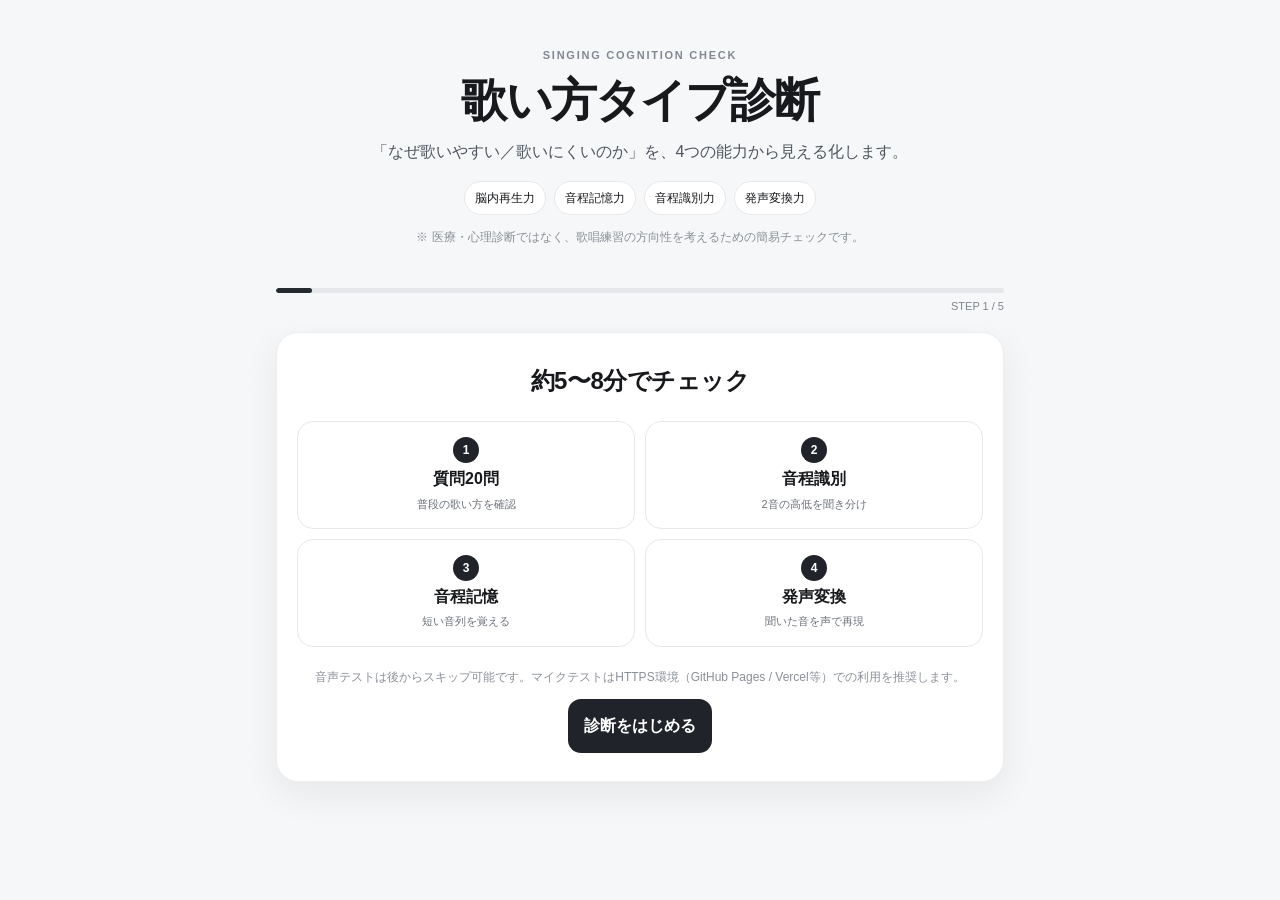
==== index.html @ 0540c523 "Add files via upload" ====
<!doctype html>
<html lang="ja">
<head>
  <meta charset="utf-8" />
  <meta name="viewport" content="width=device-width, initial-scale=1, viewport-fit=cover" />
  <meta name="theme-color" content="#ffffff" />
  <title>歌い方タイプ診断 v001</title>
  <link rel="stylesheet" href="styles.css" />
</head>
<body>
  <main class="app-shell">
    <header class="hero">
      <div class="eyebrow">SINGING COGNITION CHECK</div>
      <h1>歌い方タイプ診断</h1>
      <p class="lead">「なぜ歌いやすい／歌いにくいのか」を、4つの能力から見える化します。</p>
      <div class="ability-chips" aria-label="診断する能力">
        <span>脳内再生力</span><span>音程記憶力</span><span>音程識別力</span><span>発声変換力</span>
      </div>
      <p class="note">※ 医療・心理診断ではなく、歌唱練習の方向性を考えるための簡易チェックです。</p>
    </header>

    <section class="stepper" aria-label="進行状況">
      <div class="progress-track"><div id="progressBar" class="progress-bar"></div></div>
      <div id="progressText" class="progress-text">STEP 1 / 5</div>
    </section>

    <section id="screenIntro" class="screen active">
      <div class="card intro-card">
        <h2>約5〜8分でチェック</h2>
        <div class="flow-grid">
          <div><b>1</b><span>質問20問</span><small>普段の歌い方を確認</small></div>
          <div><b>2</b><span>音程識別</span><small>2音の高低を聞き分け</small></div>
          <div><b>3</b><span>音程記憶</span><small>短い音列を覚える</small></div>
          <div><b>4</b><span>発声変換</span><small>聞いた音を声で再現</small></div>
        </div>
        <p class="subtle">音声テストは後からスキップ可能です。マイクテストはHTTPS環境（GitHub Pages / Vercel等）での利用を推奨します。</p>
        <button class="primary" id="startBtn">診断をはじめる</button>
      </div>
    </section>

    <section id="screenQuestions" class="screen">
      <div class="card">
        <div class="section-head">
          <div>
            <span class="section-kicker">QUESTION</span>
            <h2>普段の感覚を教えてください</h2>
          </div>
          <span id="questionCount" class="counter"></span>
        </div>
        <div id="questionList" class="question-list"></div>
        <div class="actions sticky-actions">
          <button class="secondary" data-back="intro">戻る</button>
          <button class="primary" id="toDiscriminationBtn">次へ</button>
        </div>
      </div>
    </section>

    <section id="screenDiscrimination" class="screen">
      <div class="card test-card">
        <span class="section-kicker">MINI TEST 1</span>
        <h2>音程識別テスト</h2>
        <p>2つの音を聞いて、<strong>2つ目の音が高いか低いか</strong>を答えてください。全5問です。</p>
        <div class="test-stage">
          <div id="discStatus" class="test-status">準備OK</div>
          <button id="playDiscBtn" class="play-btn">▶ 2つの音を再生</button>
          <div class="choice-row">
            <button id="discLowerBtn" class="choice" disabled>低い</button>
            <button id="discHigherBtn" class="choice" disabled>高い</button>
          </div>
          <div id="discFeedback" class="feedback"></div>
        </div>
        <div class="actions">
          <button class="secondary" data-back="questions">戻る</button>
          <button class="ghost" id="skipDiscBtn">スキップ</button>
          <button class="primary" id="toMemoryBtn" disabled>次へ</button>
        </div>
      </div>
    </section>

    <section id="screenMemory" class="screen">
      <div class="card test-card">
        <span class="section-kicker">MINI TEST 2</span>
        <h2>音程記憶テスト</h2>
        <p>最初の3音を覚えてください。少し間を空けて流れる2回目が、<strong>同じか違うか</strong>を答えます。全4問です。</p>
        <div class="test-stage">
          <div id="memoryStatus" class="test-status">準備OK</div>
          <button id="playMemoryBtn" class="play-btn">▶ 音列を再生</button>
          <div class="choice-row">
            <button id="memorySameBtn" class="choice" disabled>同じ</button>
            <button id="memoryDifferentBtn" class="choice" disabled>違う</button>
          </div>
          <div id="memoryFeedback" class="feedback"></div>
        </div>
        <div class="actions">
          <button class="secondary" data-back="discrimination">戻る</button>
          <button class="ghost" id="skipMemoryBtn">スキップ</button>
          <button class="primary" id="toVocalBtn" disabled>次へ</button>
        </div>
      </div>
    </section>

    <section id="screenVocal" class="screen">
      <div class="card test-card">
        <span class="section-kicker">MINI TEST 3</span>
        <h2>発声変換テスト</h2>
        <p>基準音を聞いたあと、その高さを<strong>「あー」</strong>で2〜3秒伸ばして再現してください。全3回です。</p>

        <label class="range-label">歌いやすい高さ</label>
        <div class="segmented" id="rangeSelector">
          <button data-range="low">低め</button>
          <button data-range="mid" class="selected">標準</button>
          <button data-range="high">高め</button>
        </div>

        <div class="test-stage">
          <div id="vocalStatus" class="test-status">まず基準音を聞いてください</div>
          <div id="targetNote" class="target-note">—</div>
          <button id="playTargetBtn" class="play-btn">▶ 基準音を聞く</button>
          <button id="recordPitchBtn" class="record-btn">● 声を測定する</button>
          <div class="pitch-meter">
            <span>低</span><div class="meter-track"><div id="meterNeedle" class="meter-needle"></div></div><span>高</span>
          </div>
          <div id="detectedPitch" class="detected">検出音程：—</div>
          <div id="vocalFeedback" class="feedback"></div>
        </div>
        <div class="actions">
          <button class="secondary" data-back="memory">戻る</button>
          <button class="ghost" id="skipVocalBtn">スキップ</button>
          <button class="primary" id="showResultBtn" disabled>結果を見る</button>
        </div>
      </div>
    </section>

    <section id="screenResult" class="screen">
      <div class="result-hero card">
        <span class="section-kicker">YOUR RESULT</span>
        <p class="result-label">あなたの歌い方タイプ</p>
        <h2 id="typeName">—</h2>
        <p id="typeDescription" class="result-description"></p>
      </div>

      <div class="card radar-card">
        <h3>4能力バランス</h3>
        <canvas id="radarCanvas" width="640" height="520" aria-label="4能力レーダーチャート"></canvas>
        <div id="scoreGrid" class="score-grid"></div>
      </div>

      <div class="card">
        <h3>あなたの強み</h3>
        <div id="strengthBox" class="insight-box"></div>
      </div>

      <div class="card">
        <h3>伸ばすと変わりやすいポイント</h3>
        <div id="growthBox" class="insight-box"></div>
      </div>

      <div class="card">
        <h3>おすすめ練習</h3>
        <div id="trainingList" class="training-list"></div>
      </div>

      <div class="card">
        <h3>能力の使い方</h3>
        <div id="usageList" class="usage-list"></div>
      </div>

      <div class="actions result-actions">
        <button id="copyResultBtn" class="secondary">結果をコピー</button>
        <button id="restartBtn" class="primary">もう一度診断</button>
      </div>
    </section>
  </main>

  <div id="toast" class="toast" role="status"></div>
  <script src="app.js"></script>
</body>
</html>
---- styles.css ----
:root{
  --bg:#f6f7f8;--card:#fff;--text:#17191c;--muted:#6a7078;--line:#e6e8eb;--accent:#1f2937;--soft:#f0f2f4;
  --radius:22px;--shadow:0 12px 36px rgba(18,24,31,.07)
}
*{box-sizing:border-box}html{scroll-behavior:smooth}body{margin:0;background:var(--bg);color:var(--text);font-family:-apple-system,BlinkMacSystemFont,"Segoe UI","Noto Sans JP",sans-serif;line-height:1.7}
button{font:inherit}.app-shell{width:min(760px,100%);margin:0 auto;padding:26px 16px 56px}.hero{text-align:center;padding:20px 6px 16px}.eyebrow,.section-kicker{font-size:11px;letter-spacing:.16em;font-weight:800;color:#818894}.hero h1{font-size:clamp(30px,8vw,46px);line-height:1.2;margin:8px 0 10px;letter-spacing:-.04em}.lead{margin:0 auto 16px;color:#4f5660;max-width:560px}.ability-chips{display:flex;flex-wrap:wrap;gap:8px;justify-content:center}.ability-chips span{background:white;border:1px solid var(--line);padding:6px 10px;border-radius:999px;font-size:12px}.note,.subtle{font-size:12px;color:#8a9098}.stepper{position:sticky;top:0;z-index:10;padding:12px 0 16px;background:linear-gradient(var(--bg) 72%,transparent)}.progress-track{height:5px;background:#e5e7ea;border-radius:999px;overflow:hidden}.progress-bar{height:100%;width:0;background:#252a31;border-radius:inherit;transition:.3s}.progress-text{text-align:right;font-size:11px;color:#7e858e;margin-top:4px}.screen{display:none}.screen.active{display:block;animation:fade .24s ease}@keyframes fade{from{opacity:.35;transform:translateY(6px)}to{opacity:1;transform:none}}
.card{background:var(--card);border:1px solid #eceef0;border-radius:var(--radius);padding:22px;box-shadow:var(--shadow);margin-bottom:16px}.card h2,.card h3{margin-top:0;letter-spacing:-.02em}.intro-card{text-align:center;padding:28px 20px}.flow-grid{display:grid;grid-template-columns:repeat(2,1fr);gap:10px;margin:20px 0}.flow-grid div{border:1px solid var(--line);border-radius:16px;padding:15px 10px;display:grid;gap:2px}.flow-grid b{margin:auto;width:26px;height:26px;border-radius:50%;display:grid;place-items:center;background:#20242a;color:white;font-size:12px}.flow-grid span{font-weight:800}.flow-grid small{font-size:11px;color:var(--muted)}
button{border:0;border-radius:13px;padding:13px 16px;font-weight:800;cursor:pointer;transition:.18s;touch-action:manipulation}button:active{transform:scale(.985)}button:disabled{opacity:.38;cursor:not-allowed}.primary{background:#20242a;color:white}.secondary{background:#f1f3f5;color:#33383e}.ghost{background:white;color:#747b84;border:1px solid var(--line)}.play-btn,.record-btn{width:100%;margin-top:10px;background:#20242a;color:white}.record-btn{background:#f2f3f5;color:#23272d;border:1px solid #e1e4e7}.actions{display:grid;grid-template-columns:1fr 1fr 1fr;gap:8px;margin-top:18px}.actions:has(.secondary):has(.primary):not(:has(.ghost)){grid-template-columns:1fr 1.6fr}.result-actions{grid-template-columns:1fr 1fr}.sticky-actions{position:sticky;bottom:10px;background:rgba(255,255,255,.92);backdrop-filter:blur(10px);padding:10px;border-radius:16px;border:1px solid var(--line)}
.section-head{display:flex;justify-content:space-between;align-items:flex-start;gap:12px}.counter{font-size:12px;background:#f2f3f5;padding:4px 8px;border-radius:999px}.question{padding:18px 0;border-top:1px solid var(--line)}.question:first-child{border-top:0}.q-title{font-weight:750;margin-bottom:10px}.scale{display:grid;grid-template-columns:repeat(5,1fr);gap:6px}.scale button{padding:10px 3px;background:#f5f6f7;color:#656c75;border:1px solid transparent;font-size:12px}.scale button.selected{background:#20242a;color:#fff}.scale-legend{display:flex;justify-content:space-between;font-size:10px;color:#979da5;margin-top:4px}.category-label{display:inline-block;font-size:10px;font-weight:800;letter-spacing:.06em;padding:3px 7px;border-radius:999px;background:#eef0f2;color:#67707a;margin-bottom:6px}
.test-card>p{color:#5e6570}.test-stage{border:1px solid var(--line);background:#fafbfb;border-radius:18px;padding:20px;margin-top:18px;text-align:center}.test-status{font-weight:800;margin-bottom:8px}.choice-row{display:grid;grid-template-columns:1fr 1fr;gap:9px;margin-top:12px}.choice{background:white;border:1px solid var(--line)}.choice:hover:not(:disabled){background:#f0f2f4}.feedback{min-height:28px;margin-top:10px;font-size:13px;font-weight:700}.segmented{display:grid;grid-template-columns:repeat(3,1fr);background:#f1f3f5;border-radius:14px;padding:4px}.segmented button{background:transparent;color:#68707a;padding:9px}.segmented button.selected{background:white;color:#20242a;box-shadow:0 3px 10px rgba(0,0,0,.06)}.range-label{display:block;font-size:12px;font-weight:800;margin:16px 0 6px}.target-note{font-size:44px;font-weight:900;letter-spacing:-.05em;margin:8px 0}.pitch-meter{display:grid;grid-template-columns:auto 1fr auto;align-items:center;gap:8px;margin:18px 0 6px;font-size:11px;color:#7f8790}.meter-track{height:8px;background:#e5e7ea;border-radius:999px;position:relative}.meter-track:before{content:"";position:absolute;left:50%;top:-4px;width:2px;height:16px;background:#24292f}.meter-needle{position:absolute;top:-5px;left:50%;width:14px;height:18px;border-radius:7px;background:#737b85;transform:translateX(-50%);transition:.12s}.detected{font-size:12px;color:#646b74}
.result-hero{text-align:center;padding:30px 22px}.result-label{margin:12px 0 0;color:#777f88;font-size:13px}.result-hero h2{font-size:34px;margin:3px 0 8px}.result-description{color:#515861;margin:0}.radar-card canvas{display:block;width:100%;height:auto;margin:0 auto}.score-grid{display:grid;grid-template-columns:repeat(2,1fr);gap:8px}.score-item{background:#f6f7f8;border-radius:14px;padding:12px}.score-item span{display:block;font-size:11px;color:#757d86}.score-item b{font-size:26px}.insight-box{background:#f6f7f8;border-radius:16px;padding:16px}.training-item,.usage-item{padding:15px 0;border-top:1px solid var(--line)}.training-item:first-child,.usage-item:first-child{border-top:0}.training-item h4,.usage-item h4{margin:0 0 5px}.training-item p,.usage-item p{margin:0;color:#626a73;font-size:14px}.tag{display:inline-block;font-size:10px;font-weight:800;background:#eef0f2;border-radius:999px;padding:3px 7px;margin-bottom:5px}.toast{position:fixed;left:50%;bottom:24px;transform:translate(-50%,20px);background:#20242a;color:white;padding:10px 15px;border-radius:999px;font-size:12px;opacity:0;pointer-events:none;transition:.25s}.toast.show{opacity:1;transform:translate(-50%,0)}
@media(max-width:520px){.app-shell{padding:16px 12px 42px}.card{padding:18px;border-radius:19px}.hero{padding-top:8px}.flow-grid{grid-template-columns:1fr 1fr}.actions{gap:6px}.actions button{padding:12px 8px;font-size:13px}.scale{gap:4px}.scale button{font-size:11px}.result-hero h2{font-size:28px}}
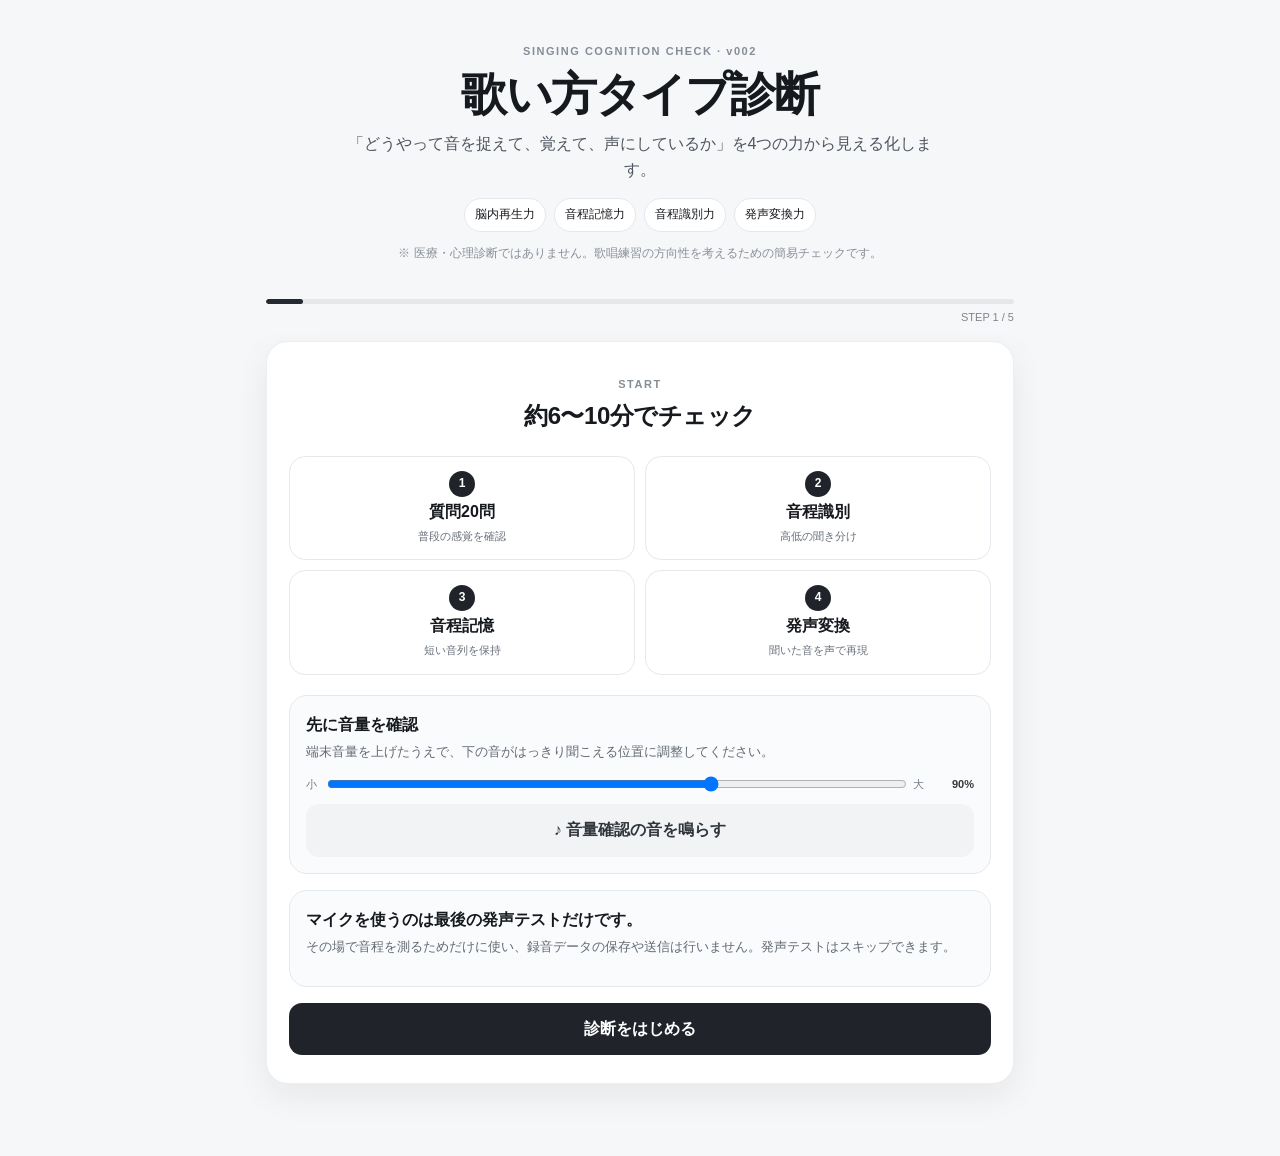
==== commit 94208607: "Add files via upload" ====
--- a/index.html
+++ b/index.html
@@ -3,20 +3,21 @@
 <head>
   <meta charset="utf-8" />
   <meta name="viewport" content="width=device-width, initial-scale=1, viewport-fit=cover" />
-  <meta name="theme-color" content="#ffffff" />
-  <title>歌い方タイプ診断 v001</title>
+  <meta name="theme-color" content="#f7f8fa" />
+  <meta name="description" content="歌うときの脳内再生・音程記憶・音程識別・発声変換の4能力を簡易チェックするWebアプリ" />
+  <title>歌い方タイプ診断 v002</title>
   <link rel="stylesheet" href="styles.css" />
 </head>
 <body>
   <main class="app-shell">
     <header class="hero">
-      <div class="eyebrow">SINGING COGNITION CHECK</div>
+      <div class="eyebrow">SINGING COGNITION CHECK · v002</div>
       <h1>歌い方タイプ診断</h1>
-      <p class="lead">「なぜ歌いやすい／歌いにくいのか」を、4つの能力から見える化します。</p>
+      <p class="lead">「どうやって音を捉えて、覚えて、声にしているか」を4つの力から見える化します。</p>
       <div class="ability-chips" aria-label="診断する能力">
         <span>脳内再生力</span><span>音程記憶力</span><span>音程識別力</span><span>発声変換力</span>
       </div>
-      <p class="note">※ 医療・心理診断ではなく、歌唱練習の方向性を考えるための簡易チェックです。</p>
+      <p class="note">※ 医療・心理診断ではありません。歌唱練習の方向性を考えるための簡易チェックです。</p>
     </header>
 
     <section class="stepper" aria-label="進行状況">
@@ -26,15 +27,34 @@
 
     <section id="screenIntro" class="screen active">
       <div class="card intro-card">
-        <h2>約5〜8分でチェック</h2>
+        <span class="section-kicker">START</span>
+        <h2>約6〜10分でチェック</h2>
         <div class="flow-grid">
-          <div><b>1</b><span>質問20問</span><small>普段の歌い方を確認</small></div>
-          <div><b>2</b><span>音程識別</span><small>2音の高低を聞き分け</small></div>
-          <div><b>3</b><span>音程記憶</span><small>短い音列を覚える</small></div>
+          <div><b>1</b><span>質問20問</span><small>普段の感覚を確認</small></div>
+          <div><b>2</b><span>音程識別</span><small>高低の聞き分け</small></div>
+          <div><b>3</b><span>音程記憶</span><small>短い音列を保持</small></div>
           <div><b>4</b><span>発声変換</span><small>聞いた音を声で再現</small></div>
         </div>
-        <p class="subtle">音声テストは後からスキップ可能です。マイクテストはHTTPS環境（GitHub Pages / Vercel等）での利用を推奨します。</p>
-        <button class="primary" id="startBtn">診断をはじめる</button>
+
+        <div class="sound-check-panel">
+          <div>
+            <strong>先に音量を確認</strong>
+            <p>端末音量を上げたうえで、下の音がはっきり聞こえる位置に調整してください。</p>
+          </div>
+          <div class="volume-row">
+            <span>小</span>
+            <input id="volumeSlider" type="range" min="30" max="120" value="90" step="5" aria-label="テスト音量" />
+            <span>大</span>
+            <output id="volumeValue">90%</output>
+          </div>
+          <button id="soundCheckBtn" class="secondary wide">♪ 音量確認の音を鳴らす</button>
+        </div>
+
+        <div class="notice-box">
+          <strong>マイクを使うのは最後の発声テストだけです。</strong>
+          <p>その場で音程を測るためだけに使い、録音データの保存や送信は行いません。発声テストはスキップできます。</p>
+        </div>
+        <button class="primary wide" id="startBtn">診断をはじめる</button>
       </div>
     </section>
 
@@ -44,13 +64,14 @@
           <div>
             <span class="section-kicker">QUESTION</span>
             <h2>普段の感覚を教えてください</h2>
+            <p class="subtle compact">上手さではなく、「実際にどんな感覚があるか」で答えてください。</p>
           </div>
           <span id="questionCount" class="counter"></span>
         </div>
         <div id="questionList" class="question-list"></div>
-        <div class="actions sticky-actions">
+        <div class="actions sticky-actions two">
           <button class="secondary" data-back="intro">戻る</button>
-          <button class="primary" id="toDiscriminationBtn">次へ</button>
+          <button class="primary" id="toDiscriminationBtn">音声テストへ</button>
         </div>
       </div>
     </section>
@@ -59,15 +80,16 @@
       <div class="card test-card">
         <span class="section-kicker">MINI TEST 1</span>
         <h2>音程識別テスト</h2>
-        <p>2つの音を聞いて、<strong>2つ目の音が高いか低いか</strong>を答えてください。全5問です。</p>
+        <p>2つの音を聞いて、<strong>2つ目が「高い」か「低い」か</strong>を答えます。全5問です。</p>
+        <div class="test-tip">同じ問題は何度でも聞き直せます。イヤホンがあると判定しやすくなります。</div>
         <div class="test-stage">
           <div id="discStatus" class="test-status">準備OK</div>
           <button id="playDiscBtn" class="play-btn">▶ 2つの音を再生</button>
           <div class="choice-row">
-            <button id="discLowerBtn" class="choice" disabled>低い</button>
-            <button id="discHigherBtn" class="choice" disabled>高い</button>
-          </div>
-          <div id="discFeedback" class="feedback"></div>
+            <button id="discLowerBtn" class="choice" disabled>2つ目が低い</button>
+            <button id="discHigherBtn" class="choice" disabled>2つ目が高い</button>
+          </div>
+          <div id="discFeedback" class="feedback" aria-live="polite"></div>
         </div>
         <div class="actions">
           <button class="secondary" data-back="questions">戻る</button>
@@ -81,15 +103,17 @@
       <div class="card test-card">
         <span class="section-kicker">MINI TEST 2</span>
         <h2>音程記憶テスト</h2>
-        <p>最初の3音を覚えてください。少し間を空けて流れる2回目が、<strong>同じか違うか</strong>を答えます。全4問です。</p>
+        <p>最初の3音を覚え、少し無音を挟んだあとに流れる3音が<strong>同じか違うか</strong>を答えます。全4問です。</p>
+        <div class="test-tip">このテストは「覚えておく力」を中心に見ますが、聞き分ける力も少し使います。</div>
         <div class="test-stage">
           <div id="memoryStatus" class="test-status">準備OK</div>
-          <button id="playMemoryBtn" class="play-btn">▶ 音列を再生</button>
+          <div class="memory-flow" aria-hidden="true"><span>1回目</span><i></i><span>無音</span><i></i><span>2回目</span></div>
+          <button id="playMemoryBtn" class="play-btn">▶ 2つの音列を再生</button>
           <div class="choice-row">
             <button id="memorySameBtn" class="choice" disabled>同じ</button>
             <button id="memoryDifferentBtn" class="choice" disabled>違う</button>
           </div>
-          <div id="memoryFeedback" class="feedback"></div>
+          <div id="memoryFeedback" class="feedback" aria-live="polite"></div>
         </div>
         <div class="actions">
           <button class="secondary" data-back="discrimination">戻る</button>
@@ -103,25 +127,45 @@
       <div class="card test-card">
         <span class="section-kicker">MINI TEST 3</span>
         <h2>発声変換テスト</h2>
-        <p>基準音を聞いたあと、その高さを<strong>「あー」</strong>で2〜3秒伸ばして再現してください。全3回です。</p>
+        <p>基準音を聞いたあと、その高さを<strong>「あー」</strong>で2〜3秒伸ばして再現します。全3回です。</p>
+
+        <div class="vocal-steps">
+          <div><b>1</b><span>マイク確認</span></div>
+          <div><b>2</b><span>基準音を聞く</span></div>
+          <div><b>3</b><span>声を測定</span></div>
+        </div>
+
+        <div class="mic-check-box">
+          <div class="mic-check-head">
+            <div>
+              <strong>① マイク確認</strong>
+              <p>ボタンを押してから、普通の声で「あー」と1〜2秒発声してください。</p>
+            </div>
+            <span id="micBadge" class="status-badge neutral">未確認</span>
+          </div>
+          <div class="level-track"><div id="micLevel" class="level-fill"></div></div>
+          <button id="checkMicBtn" class="secondary wide">🎙 マイクを確認する</button>
+          <div id="micMessage" class="subtle compact" aria-live="polite"></div>
+        </div>
 
         <label class="range-label">歌いやすい高さ</label>
         <div class="segmented" id="rangeSelector">
           <button data-range="low">低め</button>
-          <button data-range="mid" class="selected">標準</button>
+          <button data-range="mid" class="selected">中間</button>
           <button data-range="high">高め</button>
         </div>
-
-        <div class="test-stage">
-          <div id="vocalStatus" class="test-status">まず基準音を聞いてください</div>
-          <div id="targetNote" class="target-note">—</div>
-          <button id="playTargetBtn" class="play-btn">▶ 基準音を聞く</button>
-          <button id="recordPitchBtn" class="record-btn">● 声を測定する</button>
+        <p class="subtle compact">苦しい高さを選ぶ必要はありません。声を出しやすい範囲を選んでください。</p>
+
+        <div class="test-stage vocal-stage">
+          <div id="vocalStatus" class="test-status">まずマイクを確認してください</div>
+          <div id="targetNote" class="target-note">基準音 —</div>
+          <button id="playTargetBtn" class="play-btn" disabled>▶ ② 基準音を聞く</button>
+          <button id="recordPitchBtn" class="record-btn" disabled>● ③ 声を測定する</button>
           <div class="pitch-meter">
-            <span>低</span><div class="meter-track"><div id="meterNeedle" class="meter-needle"></div></div><span>高</span>
-          </div>
-          <div id="detectedPitch" class="detected">検出音程：—</div>
-          <div id="vocalFeedback" class="feedback"></div>
+            <span>低い</span><div class="meter-track"><div id="meterNeedle" class="meter-needle"></div></div><span>高い</span>
+          </div>
+          <div id="detectedPitch" class="detected">検出：—</div>
+          <div id="vocalFeedback" class="feedback" aria-live="polite"></div>
         </div>
         <div class="actions">
           <button class="secondary" data-back="memory">戻る</button>
@@ -140,12 +184,22 @@
       </div>
 
       <div class="card radar-card">
-        <h3>4能力バランス</h3>
+        <div class="section-head">
+          <div>
+            <h3>4能力バランス</h3>
+            <p class="subtle compact">実技テストを受けた能力は「自己評価＋実測」、スキップした能力は「自己評価のみ」です。</p>
+          </div>
+        </div>
         <canvas id="radarCanvas" width="640" height="520" aria-label="4能力レーダーチャート"></canvas>
         <div id="scoreGrid" class="score-grid"></div>
       </div>
 
       <div class="card">
+        <h3>結果の見方</h3>
+        <div id="measurementNote" class="insight-box"></div>
+      </div>
+
+      <div class="card">
         <h3>あなたの強み</h3>
         <div id="strengthBox" class="insight-box"></div>
       </div>
@@ -161,11 +215,11 @@
       </div>
 
       <div class="card">
-        <h3>能力の使い方</h3>
+        <h3>歌うときの使い方</h3>
         <div id="usageList" class="usage-list"></div>
       </div>
 
-      <div class="actions result-actions">
+      <div class="actions result-actions two">
         <button id="copyResultBtn" class="secondary">結果をコピー</button>
         <button id="restartBtn" class="primary">もう一度診断</button>
       </div>
--- a/styles.css
+++ b/styles.css
@@ -1,12 +1,10 @@
-:root{
-  --bg:#f6f7f8;--card:#fff;--text:#17191c;--muted:#6a7078;--line:#e6e8eb;--accent:#1f2937;--soft:#f0f2f4;
-  --radius:22px;--shadow:0 12px 36px rgba(18,24,31,.07)
-}
-*{box-sizing:border-box}html{scroll-behavior:smooth}body{margin:0;background:var(--bg);color:var(--text);font-family:-apple-system,BlinkMacSystemFont,"Segoe UI","Noto Sans JP",sans-serif;line-height:1.7}
-button{font:inherit}.app-shell{width:min(760px,100%);margin:0 auto;padding:26px 16px 56px}.hero{text-align:center;padding:20px 6px 16px}.eyebrow,.section-kicker{font-size:11px;letter-spacing:.16em;font-weight:800;color:#818894}.hero h1{font-size:clamp(30px,8vw,46px);line-height:1.2;margin:8px 0 10px;letter-spacing:-.04em}.lead{margin:0 auto 16px;color:#4f5660;max-width:560px}.ability-chips{display:flex;flex-wrap:wrap;gap:8px;justify-content:center}.ability-chips span{background:white;border:1px solid var(--line);padding:6px 10px;border-radius:999px;font-size:12px}.note,.subtle{font-size:12px;color:#8a9098}.stepper{position:sticky;top:0;z-index:10;padding:12px 0 16px;background:linear-gradient(var(--bg) 72%,transparent)}.progress-track{height:5px;background:#e5e7ea;border-radius:999px;overflow:hidden}.progress-bar{height:100%;width:0;background:#252a31;border-radius:inherit;transition:.3s}.progress-text{text-align:right;font-size:11px;color:#7e858e;margin-top:4px}.screen{display:none}.screen.active{display:block;animation:fade .24s ease}@keyframes fade{from{opacity:.35;transform:translateY(6px)}to{opacity:1;transform:none}}
-.card{background:var(--card);border:1px solid #eceef0;border-radius:var(--radius);padding:22px;box-shadow:var(--shadow);margin-bottom:16px}.card h2,.card h3{margin-top:0;letter-spacing:-.02em}.intro-card{text-align:center;padding:28px 20px}.flow-grid{display:grid;grid-template-columns:repeat(2,1fr);gap:10px;margin:20px 0}.flow-grid div{border:1px solid var(--line);border-radius:16px;padding:15px 10px;display:grid;gap:2px}.flow-grid b{margin:auto;width:26px;height:26px;border-radius:50%;display:grid;place-items:center;background:#20242a;color:white;font-size:12px}.flow-grid span{font-weight:800}.flow-grid small{font-size:11px;color:var(--muted)}
-button{border:0;border-radius:13px;padding:13px 16px;font-weight:800;cursor:pointer;transition:.18s;touch-action:manipulation}button:active{transform:scale(.985)}button:disabled{opacity:.38;cursor:not-allowed}.primary{background:#20242a;color:white}.secondary{background:#f1f3f5;color:#33383e}.ghost{background:white;color:#747b84;border:1px solid var(--line)}.play-btn,.record-btn{width:100%;margin-top:10px;background:#20242a;color:white}.record-btn{background:#f2f3f5;color:#23272d;border:1px solid #e1e4e7}.actions{display:grid;grid-template-columns:1fr 1fr 1fr;gap:8px;margin-top:18px}.actions:has(.secondary):has(.primary):not(:has(.ghost)){grid-template-columns:1fr 1.6fr}.result-actions{grid-template-columns:1fr 1fr}.sticky-actions{position:sticky;bottom:10px;background:rgba(255,255,255,.92);backdrop-filter:blur(10px);padding:10px;border-radius:16px;border:1px solid var(--line)}
-.section-head{display:flex;justify-content:space-between;align-items:flex-start;gap:12px}.counter{font-size:12px;background:#f2f3f5;padding:4px 8px;border-radius:999px}.question{padding:18px 0;border-top:1px solid var(--line)}.question:first-child{border-top:0}.q-title{font-weight:750;margin-bottom:10px}.scale{display:grid;grid-template-columns:repeat(5,1fr);gap:6px}.scale button{padding:10px 3px;background:#f5f6f7;color:#656c75;border:1px solid transparent;font-size:12px}.scale button.selected{background:#20242a;color:#fff}.scale-legend{display:flex;justify-content:space-between;font-size:10px;color:#979da5;margin-top:4px}.category-label{display:inline-block;font-size:10px;font-weight:800;letter-spacing:.06em;padding:3px 7px;border-radius:999px;background:#eef0f2;color:#67707a;margin-bottom:6px}
-.test-card>p{color:#5e6570}.test-stage{border:1px solid var(--line);background:#fafbfb;border-radius:18px;padding:20px;margin-top:18px;text-align:center}.test-status{font-weight:800;margin-bottom:8px}.choice-row{display:grid;grid-template-columns:1fr 1fr;gap:9px;margin-top:12px}.choice{background:white;border:1px solid var(--line)}.choice:hover:not(:disabled){background:#f0f2f4}.feedback{min-height:28px;margin-top:10px;font-size:13px;font-weight:700}.segmented{display:grid;grid-template-columns:repeat(3,1fr);background:#f1f3f5;border-radius:14px;padding:4px}.segmented button{background:transparent;color:#68707a;padding:9px}.segmented button.selected{background:white;color:#20242a;box-shadow:0 3px 10px rgba(0,0,0,.06)}.range-label{display:block;font-size:12px;font-weight:800;margin:16px 0 6px}.target-note{font-size:44px;font-weight:900;letter-spacing:-.05em;margin:8px 0}.pitch-meter{display:grid;grid-template-columns:auto 1fr auto;align-items:center;gap:8px;margin:18px 0 6px;font-size:11px;color:#7f8790}.meter-track{height:8px;background:#e5e7ea;border-radius:999px;position:relative}.meter-track:before{content:"";position:absolute;left:50%;top:-4px;width:2px;height:16px;background:#24292f}.meter-needle{position:absolute;top:-5px;left:50%;width:14px;height:18px;border-radius:7px;background:#737b85;transform:translateX(-50%);transition:.12s}.detected{font-size:12px;color:#646b74}
-.result-hero{text-align:center;padding:30px 22px}.result-label{margin:12px 0 0;color:#777f88;font-size:13px}.result-hero h2{font-size:34px;margin:3px 0 8px}.result-description{color:#515861;margin:0}.radar-card canvas{display:block;width:100%;height:auto;margin:0 auto}.score-grid{display:grid;grid-template-columns:repeat(2,1fr);gap:8px}.score-item{background:#f6f7f8;border-radius:14px;padding:12px}.score-item span{display:block;font-size:11px;color:#757d86}.score-item b{font-size:26px}.insight-box{background:#f6f7f8;border-radius:16px;padding:16px}.training-item,.usage-item{padding:15px 0;border-top:1px solid var(--line)}.training-item:first-child,.usage-item:first-child{border-top:0}.training-item h4,.usage-item h4{margin:0 0 5px}.training-item p,.usage-item p{margin:0;color:#626a73;font-size:14px}.tag{display:inline-block;font-size:10px;font-weight:800;background:#eef0f2;border-radius:999px;padding:3px 7px;margin-bottom:5px}.toast{position:fixed;left:50%;bottom:24px;transform:translate(-50%,20px);background:#20242a;color:white;padding:10px 15px;border-radius:999px;font-size:12px;opacity:0;pointer-events:none;transition:.25s}.toast.show{opacity:1;transform:translate(-50%,0)}
-@media(max-width:520px){.app-shell{padding:16px 12px 42px}.card{padding:18px;border-radius:19px}.hero{padding-top:8px}.flow-grid{grid-template-columns:1fr 1fr}.actions{gap:6px}.actions button{padding:12px 8px;font-size:13px}.scale{gap:4px}.scale button{font-size:11px}.result-hero h2{font-size:28px}}
+:root{--bg:#f6f7f9;--card:#fff;--text:#16191d;--muted:#68707a;--line:#e5e8ec;--accent:#20262d;--soft:#f1f3f5;--ok:#eaf6ee;--okText:#26613b;--warn:#fff5df;--warnText:#7d5a10;--radius:22px;--shadow:0 12px 34px rgba(18,24,31,.07)}
+*{box-sizing:border-box}html{scroll-behavior:smooth}body{margin:0;background:var(--bg);color:var(--text);font-family:-apple-system,BlinkMacSystemFont,"Segoe UI","Noto Sans JP",sans-serif;line-height:1.65}button,input{font:inherit}.app-shell{width:min(780px,100%);margin:0 auto;padding:24px 16px 56px}.hero{text-align:center;padding:18px 4px 12px}.eyebrow,.section-kicker{font-size:11px;letter-spacing:.14em;font-weight:800;color:#858d97}.hero h1{font-size:clamp(30px,8vw,46px);line-height:1.15;margin:8px 0 10px;letter-spacing:-.04em}.lead{margin:0 auto 14px;color:#4f5660;max-width:600px}.ability-chips{display:flex;flex-wrap:wrap;gap:8px;justify-content:center}.ability-chips span{background:#fff;border:1px solid var(--line);padding:6px 10px;border-radius:999px;font-size:12px}.note,.subtle{font-size:12px;color:#888f98}.compact{margin:4px 0}.stepper{position:sticky;top:0;z-index:10;padding:12px 0 14px;background:linear-gradient(var(--bg) 74%,transparent)}.progress-track{height:5px;background:#e5e7ea;border-radius:999px;overflow:hidden}.progress-bar{height:100%;width:0;background:#252a31;border-radius:inherit;transition:.3s}.progress-text{text-align:right;font-size:11px;color:#7e858e;margin-top:4px}.screen{display:none}.screen.active{display:block;animation:fade .2s ease}@keyframes fade{from{opacity:.35;transform:translateY(5px)}to{opacity:1;transform:none}}
+.card{background:var(--card);border:1px solid #eceef0;border-radius:var(--radius);padding:22px;box-shadow:var(--shadow);margin-bottom:16px}.card h2,.card h3{margin-top:0;letter-spacing:-.02em}.intro-card{text-align:center;padding:28px 22px}.flow-grid{display:grid;grid-template-columns:repeat(2,1fr);gap:10px;margin:20px 0}.flow-grid div{border:1px solid var(--line);border-radius:16px;padding:14px 10px;display:grid;gap:2px}.flow-grid b{margin:auto;width:26px;height:26px;border-radius:50%;display:grid;place-items:center;background:#20242a;color:white;font-size:12px}.flow-grid span{font-weight:800}.flow-grid small{font-size:11px;color:var(--muted)}
+button{border:0;border-radius:13px;padding:13px 16px;font-weight:800;cursor:pointer;transition:.16s;touch-action:manipulation}button:active{transform:scale(.985)}button:disabled{opacity:.38;cursor:not-allowed}.primary{background:#20242a;color:white}.secondary{background:#f1f3f5;color:#30363d}.ghost{background:white;color:#747b84;border:1px solid var(--line)}.wide{width:100%}.play-btn,.record-btn{width:100%;margin-top:10px;background:#20242a;color:white}.record-btn{background:#eff1f3;color:#23272d;border:1px solid #dde1e5}.actions{display:grid;grid-template-columns:1fr 1fr 1fr;gap:8px;margin-top:18px}.actions.two{grid-template-columns:1fr 1.5fr}.result-actions{margin-bottom:28px}.sticky-actions{position:sticky;bottom:10px;background:rgba(255,255,255,.93);backdrop-filter:blur(10px);padding:10px;border-radius:16px;border:1px solid var(--line)}
+.section-head{display:flex;justify-content:space-between;align-items:flex-start;gap:12px}.counter{font-size:12px;background:#f2f3f5;padding:4px 8px;border-radius:999px;white-space:nowrap}.question{padding:18px 0;border-top:1px solid var(--line)}.question:first-child{border-top:0}.q-title{font-weight:760;margin-bottom:10px}.scale{display:grid;grid-template-columns:repeat(5,1fr);gap:6px}.scale button{padding:10px 3px;background:#f5f6f7;color:#656c75;border:1px solid transparent;font-size:12px}.scale button.selected{background:#20242a;color:#fff}.scale-legend{display:flex;justify-content:space-between;font-size:10px;color:#989fa8;margin-top:4px}
+.sound-check-panel,.notice-box,.mic-check-box{border:1px solid var(--line);background:#fafbfc;border-radius:18px;padding:16px;margin:16px 0;text-align:left}.sound-check-panel p,.notice-box p,.mic-check-box p{margin:3px 0 12px;color:#626a74;font-size:13px}.volume-row{display:grid;grid-template-columns:auto 1fr auto auto;gap:8px;align-items:center;font-size:11px;color:#727a84;margin-bottom:10px}.volume-row input{width:100%}.volume-row output{min-width:42px;text-align:right;font-weight:800;color:#343a40}
+.test-card>p{color:#5d6570}.test-tip{background:#f5f7f8;border-radius:13px;padding:10px 12px;font-size:12px;color:#69717a}.test-stage{border:1px solid var(--line);background:#fafbfb;border-radius:18px;padding:20px;margin-top:18px;text-align:center}.test-status{font-weight:800;margin-bottom:8px}.choice-row{display:grid;grid-template-columns:1fr 1fr;gap:9px;margin-top:12px}.choice{background:white;border:1px solid var(--line)}.feedback{min-height:28px;margin-top:10px;font-size:13px;font-weight:700}.memory-flow{display:flex;align-items:center;justify-content:center;gap:8px;font-size:11px;color:#737b84;margin-bottom:8px}.memory-flow i{display:block;width:22px;height:1px;background:#cdd2d7}
+.vocal-steps{display:grid;grid-template-columns:repeat(3,1fr);gap:7px;margin:14px 0}.vocal-steps div{border:1px solid var(--line);border-radius:13px;padding:10px 6px;text-align:center;font-size:11px}.vocal-steps b{display:block;margin:0 auto 3px;width:22px;height:22px;border-radius:50%;background:#20242a;color:#fff;line-height:22px}.mic-check-head{display:flex;justify-content:space-between;gap:10px;align-items:flex-start}.status-badge{font-size:10px;font-weight:800;padding:4px 7px;border-radius:999px;white-space:nowrap}.status-badge.neutral{background:#eef0f2;color:#69717a}.status-badge.ok{background:var(--ok);color:var(--okText)}.status-badge.warn{background:var(--warn);color:var(--warnText)}.level-track{height:8px;background:#e7eaed;border-radius:999px;overflow:hidden;margin:8px 0 10px}.level-fill{height:100%;width:0;background:#626b75;transition:.08s}.range-label{display:block;font-size:12px;font-weight:800;margin:16px 0 6px}.segmented{display:grid;grid-template-columns:repeat(3,1fr);background:#f1f3f5;border-radius:14px;padding:4px}.segmented button{background:transparent;color:#68707a;padding:9px}.segmented button.selected{background:white;color:#20242a;box-shadow:0 3px 10px rgba(0,0,0,.06)}.target-note{font-size:28px;font-weight:900;letter-spacing:-.03em;margin:8px 0}.pitch-meter{display:grid;grid-template-columns:auto 1fr auto;align-items:center;gap:8px;margin:18px 0 6px;font-size:11px;color:#7f8790}.meter-track{height:8px;background:#e5e7ea;border-radius:999px;position:relative}.meter-track:before{content:"";position:absolute;left:50%;top:-4px;width:2px;height:16px;background:#24292f}.meter-needle{position:absolute;top:-5px;left:50%;width:14px;height:18px;border-radius:7px;background:#737b85;transform:translateX(-50%);transition:.08s}.detected{font-size:12px;color:#646b74}
+.result-hero{text-align:center;padding:30px 22px}.result-label{margin:12px 0 0;color:#777f88;font-size:13px}.result-hero h2{font-size:34px;margin:3px 0 8px}.result-description{color:#515861;margin:0}.radar-card canvas{display:block;width:100%;height:auto;margin:0 auto}.score-grid{display:grid;grid-template-columns:repeat(2,1fr);gap:8px}.score-item{background:#f6f7f8;border-radius:14px;padding:12px}.score-item span{display:block;font-size:11px;color:#757d86}.score-item b{font-size:26px}.score-source{display:block;font-size:10px;color:#8b929b;margin-top:1px}.insight-box{background:#f6f7f8;border-radius:16px;padding:16px}.training-item,.usage-item{padding:15px 0;border-top:1px solid var(--line)}.training-item:first-child,.usage-item:first-child{border-top:0}.training-item h4,.usage-item h4{margin:0 0 5px}.training-item p,.usage-item p{margin:0;color:#626a73;font-size:14px}.tag{display:inline-block;font-size:10px;font-weight:800;background:#eef0f2;border-radius:999px;padding:3px 7px;margin-bottom:5px}.toast{position:fixed;left:50%;bottom:24px;transform:translate(-50%,20px);background:#20242a;color:white;padding:10px 15px;border-radius:999px;font-size:12px;opacity:0;pointer-events:none;transition:.25s;z-index:50}.toast.show{opacity:1;transform:translate(-50%,0)}
+@media(max-width:540px){.app-shell{padding:14px 11px 42px}.card{padding:18px;border-radius:19px}.hero{padding-top:8px}.actions{gap:6px}.actions button{padding:12px 8px;font-size:12px}.scale{gap:4px}.scale button{font-size:11px}.result-hero h2{font-size:28px}.score-grid{grid-template-columns:1fr 1fr}.vocal-steps span{font-size:10px}.section-head{align-items:flex-start}}
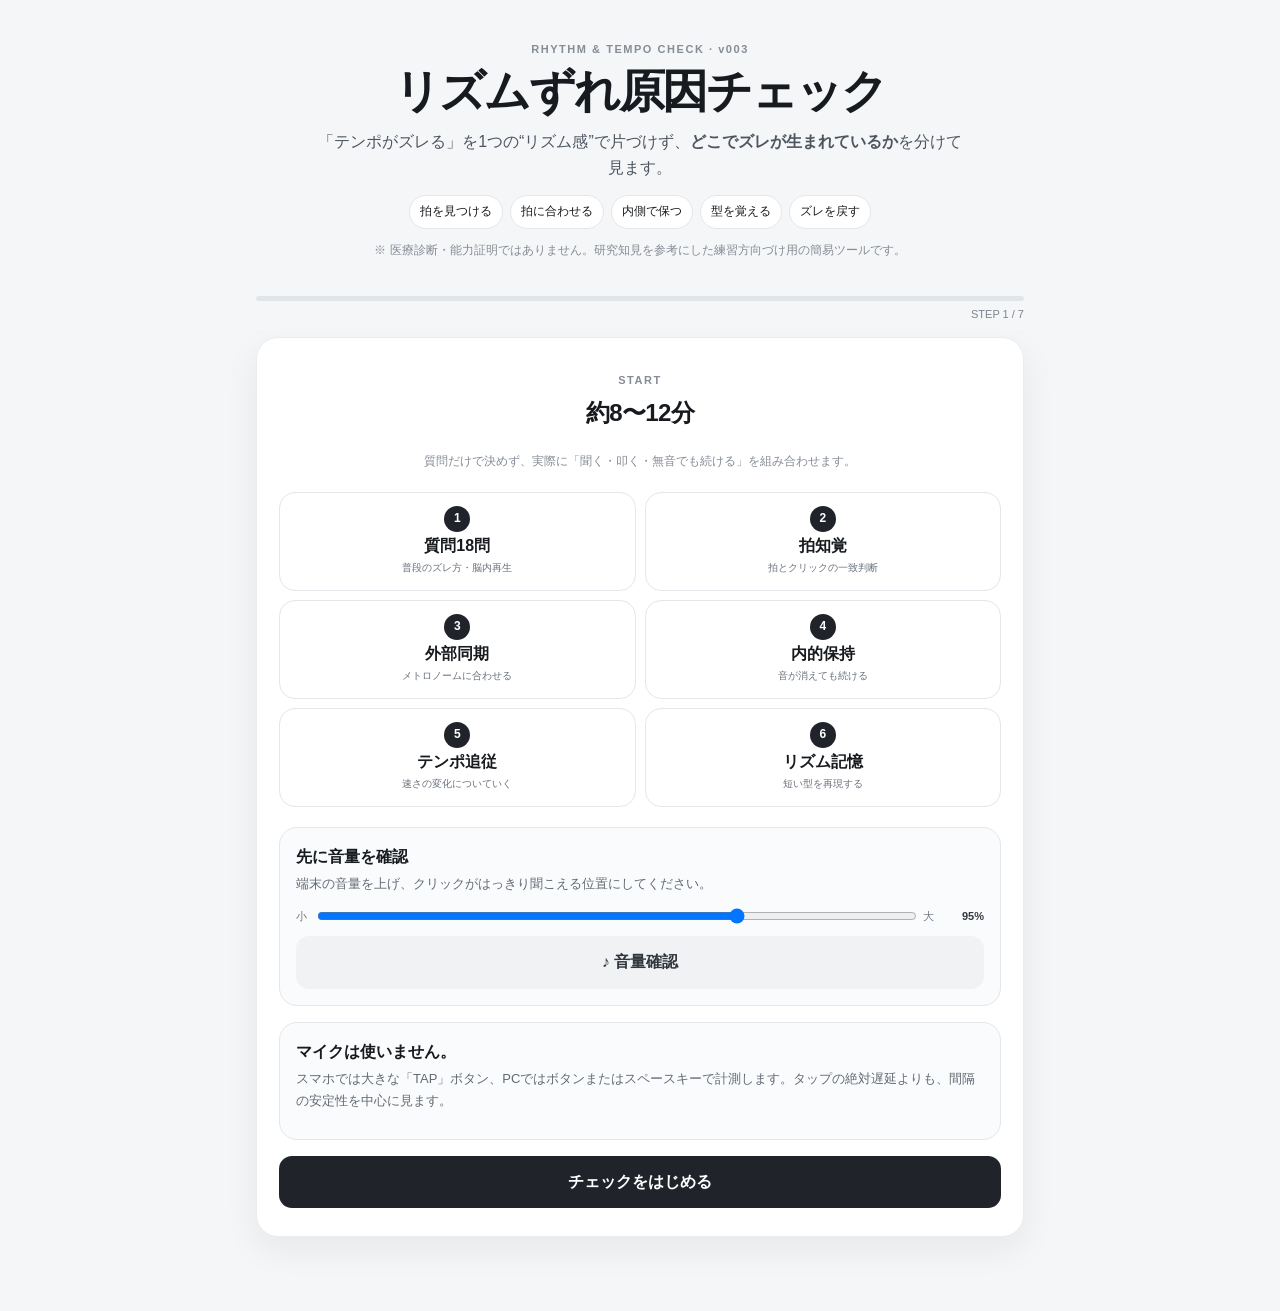
==== commit 52f8e773: "Add files via upload" ====
--- a/index.html
+++ b/index.html
@@ -2,231 +2,217 @@
 <html lang="ja">
 <head>
   <meta charset="utf-8" />
-  <meta name="viewport" content="width=device-width, initial-scale=1, viewport-fit=cover" />
-  <meta name="theme-color" content="#f7f8fa" />
-  <meta name="description" content="歌うときの脳内再生・音程記憶・音程識別・発声変換の4能力を簡易チェックするWebアプリ" />
-  <title>歌い方タイプ診断 v002</title>
+  <meta name="viewport" content="width=device-width,initial-scale=1,viewport-fit=cover" />
+  <meta name="theme-color" content="#f5f6f8" />
+  <meta name="description" content="テンポ・リズムがなぜズレるかを、拍知覚・外部同期・内的テンポ保持・リズム記憶・ズレ補正からチェックするWebアプリ" />
+  <title>リズムずれ原因チェック v003</title>
   <link rel="stylesheet" href="styles.css" />
 </head>
 <body>
-  <main class="app-shell">
-    <header class="hero">
-      <div class="eyebrow">SINGING COGNITION CHECK · v002</div>
-      <h1>歌い方タイプ診断</h1>
-      <p class="lead">「どうやって音を捉えて、覚えて、声にしているか」を4つの力から見える化します。</p>
-      <div class="ability-chips" aria-label="診断する能力">
-        <span>脳内再生力</span><span>音程記憶力</span><span>音程識別力</span><span>発声変換力</span>
-      </div>
-      <p class="note">※ 医療・心理診断ではありません。歌唱練習の方向性を考えるための簡易チェックです。</p>
-    </header>
-
-    <section class="stepper" aria-label="進行状況">
-      <div class="progress-track"><div id="progressBar" class="progress-bar"></div></div>
-      <div id="progressText" class="progress-text">STEP 1 / 5</div>
-    </section>
-
-    <section id="screenIntro" class="screen active">
-      <div class="card intro-card">
-        <span class="section-kicker">START</span>
-        <h2>約6〜10分でチェック</h2>
-        <div class="flow-grid">
-          <div><b>1</b><span>質問20問</span><small>普段の感覚を確認</small></div>
-          <div><b>2</b><span>音程識別</span><small>高低の聞き分け</small></div>
-          <div><b>3</b><span>音程記憶</span><small>短い音列を保持</small></div>
-          <div><b>4</b><span>発声変換</span><small>聞いた音を声で再現</small></div>
+<main class="app-shell">
+  <header class="hero">
+    <div class="eyebrow">RHYTHM & TEMPO CHECK · v003</div>
+    <h1>リズムずれ原因チェック</h1>
+    <p class="lead">「テンポがズレる」を1つの“リズム感”で片づけず、<strong>どこでズレが生まれているか</strong>を分けて見ます。</p>
+    <div class="ability-chips">
+      <span>拍を見つける</span><span>拍に合わせる</span><span>内側で保つ</span><span>型を覚える</span><span>ズレを戻す</span>
+    </div>
+    <p class="note">※ 医療診断・能力証明ではありません。研究知見を参考にした練習方向づけ用の簡易ツールです。</p>
+  </header>
+
+  <section class="stepper" aria-label="進行状況">
+    <div class="progress-track"><div id="progressBar" class="progress-bar"></div></div>
+    <div id="progressText" class="progress-text">STEP 1 / 7</div>
+  </section>
+
+  <section id="screenIntro" class="screen active">
+    <div class="card intro-card">
+      <span class="section-kicker">START</span>
+      <h2>約8〜12分</h2>
+      <p class="subtle">質問だけで決めず、実際に「聞く・叩く・無音でも続ける」を組み合わせます。</p>
+      <div class="flow-grid">
+        <div><b>1</b><span>質問18問</span><small>普段のズレ方・脳内再生</small></div>
+        <div><b>2</b><span>拍知覚</span><small>拍とクリックの一致判断</small></div>
+        <div><b>3</b><span>外部同期</span><small>メトロノームに合わせる</small></div>
+        <div><b>4</b><span>内的保持</span><small>音が消えても続ける</small></div>
+        <div><b>5</b><span>テンポ追従</span><small>速さの変化についていく</small></div>
+        <div><b>6</b><span>リズム記憶</span><small>短い型を再現する</small></div>
+      </div>
+
+      <div class="sound-check-panel">
+        <div>
+          <strong>先に音量を確認</strong>
+          <p>端末の音量を上げ、クリックがはっきり聞こえる位置にしてください。</p>
         </div>
-
-        <div class="sound-check-panel">
-          <div>
-            <strong>先に音量を確認</strong>
-            <p>端末音量を上げたうえで、下の音がはっきり聞こえる位置に調整してください。</p>
-          </div>
-          <div class="volume-row">
-            <span>小</span>
-            <input id="volumeSlider" type="range" min="30" max="120" value="90" step="5" aria-label="テスト音量" />
-            <span>大</span>
-            <output id="volumeValue">90%</output>
-          </div>
-          <button id="soundCheckBtn" class="secondary wide">♪ 音量確認の音を鳴らす</button>
+        <div class="volume-row">
+          <span>小</span><input id="volumeSlider" type="range" min="35" max="120" value="95" step="5" aria-label="テスト音量" />
+          <span>大</span><output id="volumeValue">95%</output>
         </div>
-
-        <div class="notice-box">
-          <strong>マイクを使うのは最後の発声テストだけです。</strong>
-          <p>その場で音程を測るためだけに使い、録音データの保存や送信は行いません。発声テストはスキップできます。</p>
-        </div>
-        <button class="primary wide" id="startBtn">診断をはじめる</button>
-      </div>
-    </section>
-
-    <section id="screenQuestions" class="screen">
-      <div class="card">
-        <div class="section-head">
-          <div>
-            <span class="section-kicker">QUESTION</span>
-            <h2>普段の感覚を教えてください</h2>
-            <p class="subtle compact">上手さではなく、「実際にどんな感覚があるか」で答えてください。</p>
-          </div>
-          <span id="questionCount" class="counter"></span>
-        </div>
-        <div id="questionList" class="question-list"></div>
-        <div class="actions sticky-actions two">
-          <button class="secondary" data-back="intro">戻る</button>
-          <button class="primary" id="toDiscriminationBtn">音声テストへ</button>
-        </div>
-      </div>
-    </section>
-
-    <section id="screenDiscrimination" class="screen">
-      <div class="card test-card">
-        <span class="section-kicker">MINI TEST 1</span>
-        <h2>音程識別テスト</h2>
-        <p>2つの音を聞いて、<strong>2つ目が「高い」か「低い」か</strong>を答えます。全5問です。</p>
-        <div class="test-tip">同じ問題は何度でも聞き直せます。イヤホンがあると判定しやすくなります。</div>
-        <div class="test-stage">
-          <div id="discStatus" class="test-status">準備OK</div>
-          <button id="playDiscBtn" class="play-btn">▶ 2つの音を再生</button>
-          <div class="choice-row">
-            <button id="discLowerBtn" class="choice" disabled>2つ目が低い</button>
-            <button id="discHigherBtn" class="choice" disabled>2つ目が高い</button>
-          </div>
-          <div id="discFeedback" class="feedback" aria-live="polite"></div>
-        </div>
-        <div class="actions">
-          <button class="secondary" data-back="questions">戻る</button>
-          <button class="ghost" id="skipDiscBtn">スキップ</button>
-          <button class="primary" id="toMemoryBtn" disabled>次へ</button>
-        </div>
-      </div>
-    </section>
-
-    <section id="screenMemory" class="screen">
-      <div class="card test-card">
-        <span class="section-kicker">MINI TEST 2</span>
-        <h2>音程記憶テスト</h2>
-        <p>最初の3音を覚え、少し無音を挟んだあとに流れる3音が<strong>同じか違うか</strong>を答えます。全4問です。</p>
-        <div class="test-tip">このテストは「覚えておく力」を中心に見ますが、聞き分ける力も少し使います。</div>
-        <div class="test-stage">
-          <div id="memoryStatus" class="test-status">準備OK</div>
-          <div class="memory-flow" aria-hidden="true"><span>1回目</span><i></i><span>無音</span><i></i><span>2回目</span></div>
-          <button id="playMemoryBtn" class="play-btn">▶ 2つの音列を再生</button>
-          <div class="choice-row">
-            <button id="memorySameBtn" class="choice" disabled>同じ</button>
-            <button id="memoryDifferentBtn" class="choice" disabled>違う</button>
-          </div>
-          <div id="memoryFeedback" class="feedback" aria-live="polite"></div>
-        </div>
-        <div class="actions">
-          <button class="secondary" data-back="discrimination">戻る</button>
-          <button class="ghost" id="skipMemoryBtn">スキップ</button>
-          <button class="primary" id="toVocalBtn" disabled>次へ</button>
-        </div>
-      </div>
-    </section>
-
-    <section id="screenVocal" class="screen">
-      <div class="card test-card">
-        <span class="section-kicker">MINI TEST 3</span>
-        <h2>発声変換テスト</h2>
-        <p>基準音を聞いたあと、その高さを<strong>「あー」</strong>で2〜3秒伸ばして再現します。全3回です。</p>
-
-        <div class="vocal-steps">
-          <div><b>1</b><span>マイク確認</span></div>
-          <div><b>2</b><span>基準音を聞く</span></div>
-          <div><b>3</b><span>声を測定</span></div>
-        </div>
-
-        <div class="mic-check-box">
-          <div class="mic-check-head">
-            <div>
-              <strong>① マイク確認</strong>
-              <p>ボタンを押してから、普通の声で「あー」と1〜2秒発声してください。</p>
-            </div>
-            <span id="micBadge" class="status-badge neutral">未確認</span>
-          </div>
-          <div class="level-track"><div id="micLevel" class="level-fill"></div></div>
-          <button id="checkMicBtn" class="secondary wide">🎙 マイクを確認する</button>
-          <div id="micMessage" class="subtle compact" aria-live="polite"></div>
-        </div>
-
-        <label class="range-label">歌いやすい高さ</label>
-        <div class="segmented" id="rangeSelector">
-          <button data-range="low">低め</button>
-          <button data-range="mid" class="selected">中間</button>
-          <button data-range="high">高め</button>
-        </div>
-        <p class="subtle compact">苦しい高さを選ぶ必要はありません。声を出しやすい範囲を選んでください。</p>
-
-        <div class="test-stage vocal-stage">
-          <div id="vocalStatus" class="test-status">まずマイクを確認してください</div>
-          <div id="targetNote" class="target-note">基準音 —</div>
-          <button id="playTargetBtn" class="play-btn" disabled>▶ ② 基準音を聞く</button>
-          <button id="recordPitchBtn" class="record-btn" disabled>● ③ 声を測定する</button>
-          <div class="pitch-meter">
-            <span>低い</span><div class="meter-track"><div id="meterNeedle" class="meter-needle"></div></div><span>高い</span>
-          </div>
-          <div id="detectedPitch" class="detected">検出：—</div>
-          <div id="vocalFeedback" class="feedback" aria-live="polite"></div>
-        </div>
-        <div class="actions">
-          <button class="secondary" data-back="memory">戻る</button>
-          <button class="ghost" id="skipVocalBtn">スキップ</button>
-          <button class="primary" id="showResultBtn" disabled>結果を見る</button>
-        </div>
-      </div>
-    </section>
-
-    <section id="screenResult" class="screen">
-      <div class="result-hero card">
-        <span class="section-kicker">YOUR RESULT</span>
-        <p class="result-label">あなたの歌い方タイプ</p>
-        <h2 id="typeName">—</h2>
-        <p id="typeDescription" class="result-description"></p>
-      </div>
-
-      <div class="card radar-card">
-        <div class="section-head">
-          <div>
-            <h3>4能力バランス</h3>
-            <p class="subtle compact">実技テストを受けた能力は「自己評価＋実測」、スキップした能力は「自己評価のみ」です。</p>
-          </div>
-        </div>
-        <canvas id="radarCanvas" width="640" height="520" aria-label="4能力レーダーチャート"></canvas>
-        <div id="scoreGrid" class="score-grid"></div>
-      </div>
-
-      <div class="card">
-        <h3>結果の見方</h3>
-        <div id="measurementNote" class="insight-box"></div>
-      </div>
-
-      <div class="card">
-        <h3>あなたの強み</h3>
-        <div id="strengthBox" class="insight-box"></div>
-      </div>
-
-      <div class="card">
-        <h3>伸ばすと変わりやすいポイント</h3>
-        <div id="growthBox" class="insight-box"></div>
-      </div>
-
-      <div class="card">
-        <h3>おすすめ練習</h3>
-        <div id="trainingList" class="training-list"></div>
-      </div>
-
-      <div class="card">
-        <h3>歌うときの使い方</h3>
-        <div id="usageList" class="usage-list"></div>
-      </div>
-
-      <div class="actions result-actions two">
-        <button id="copyResultBtn" class="secondary">結果をコピー</button>
-        <button id="restartBtn" class="primary">もう一度診断</button>
-      </div>
-    </section>
-  </main>
-
-  <div id="toast" class="toast" role="status"></div>
-  <script src="app.js"></script>
+        <button id="soundCheckBtn" class="secondary wide">♪ 音量確認</button>
+      </div>
+
+      <div class="notice-box">
+        <strong>マイクは使いません。</strong>
+        <p>スマホでは大きな「TAP」ボタン、PCではボタンまたはスペースキーで計測します。タップの絶対遅延よりも、間隔の安定性を中心に見ます。</p>
+      </div>
+      <button id="startBtn" class="primary wide">チェックをはじめる</button>
+    </div>
+  </section>
+
+  <section id="screenQuestions" class="screen">
+    <div class="card">
+      <div class="section-head">
+        <div><span class="section-kicker">QUESTION</span><h2>普段の感覚</h2><p class="subtle compact">“上手いと思うか”ではなく、実際に起こることを基準に答えてください。</p></div>
+        <span id="questionCount" class="counter">0 / 18</span>
+      </div>
+      <div id="questionList" class="question-list"></div>
+      <div class="actions sticky-actions two"><button class="secondary" data-back="intro">戻る</button><button class="primary" id="toPerceptionBtn">実技テストへ</button></div>
+    </div>
+  </section>
+
+  <section id="screenPerception" class="screen">
+    <div class="card test-card">
+      <span class="section-kicker">TEST 1 · BEAT PERCEPTION</span>
+      <h2>拍を見つける</h2>
+      <p>短いリズムに重なる高いクリックが、<strong>拍に合っているか／少しズレているか</strong>を判断します。全6問です。</p>
+      <div class="test-tip">「クリックが気持ちよく重なるか」で答えてください。同じ問題は1回だけ聞き直せます。</div>
+      <div class="test-stage">
+        <div id="perceptionStatus" class="test-status">準備OK</div>
+        <button id="playPerceptionBtn" class="play-btn">▶ リズムを再生</button>
+        <div class="choice-row"><button id="alignedBtn" class="choice" disabled>合っている</button><button id="shiftedBtn" class="choice" disabled>ズレている</button></div>
+        <div id="perceptionFeedback" class="feedback" aria-live="polite"></div>
+      </div>
+      <div class="actions"><button class="secondary" data-back="questions">戻る</button><button class="ghost" id="skipPerceptionBtn">スキップ</button><button class="primary" id="toSyncBtn" disabled>次へ</button></div>
+    </div>
+  </section>
+
+  <section id="screenSync" class="screen">
+    <div class="card test-card">
+      <span class="section-kicker">TEST 2 · SYNCHRONIZATION</span>
+      <h2>外の拍に合わせる</h2>
+      <p>90 BPMのクリックに合わせてTAPします。最初の数拍で拍をつかみ、そのまま<strong>できるだけ一定に</strong>叩いてください。</p>
+      <div class="test-tip">PCはスペースキーでもOK。端末差を減らすため、クリックとの絶対的な早い/遅いより「ばらつき」と「テンポ一致」を重視します。</div>
+      <div class="test-stage">
+        <div id="syncStatus" class="test-status">開始ボタンを押してください</div>
+        <button id="startSyncBtn" class="play-btn">▶ 90 BPMで開始</button>
+        <button id="syncTapPad" class="tap-pad" disabled><span>TAP</span><small>クリックに合わせる</small></button>
+        <div id="syncCounter" class="tap-counter">TAP 0</div>
+        <div id="syncFeedback" class="feedback"></div>
+      </div>
+      <div class="actions"><button class="secondary" data-back="perception">戻る</button><button class="ghost" id="skipSyncBtn">スキップ</button><button class="primary" id="toContinuationBtn" disabled>次へ</button></div>
+    </div>
+  </section>
+
+  <section id="screenContinuation" class="screen">
+    <div class="card test-card">
+      <span class="section-kicker">TEST 3 · INTERNAL PULSE</span>
+      <h2>音が消えてもテンポを保つ</h2>
+      <p>最初の8拍はクリックが鳴ります。その後8拍は<strong>無音になりますが、同じテンポのままTAPを続けてください。</strong></p>
+      <div class="test-tip">ここが今回の中心テストです。外部刺激が消えたあとに、内側でテンポをどれくらい維持できるかを見ます。</div>
+      <div class="phase-indicator"><span id="phaseExternal" class="active">クリックあり</span><span id="phaseInternal">無音</span></div>
+      <div class="test-stage">
+        <div id="contStatus" class="test-status">開始ボタンを押してください</div>
+        <button id="startContBtn" class="play-btn">▶ 8拍＋無音8拍を開始</button>
+        <button id="contTapPad" class="tap-pad" disabled><span>TAP</span><small>無音になっても続ける</small></button>
+        <div id="contCounter" class="tap-counter">TAP 0</div>
+        <div id="contFeedback" class="feedback"></div>
+      </div>
+      <div class="actions"><button class="secondary" data-back="sync">戻る</button><button class="ghost" id="skipContBtn">スキップ</button><button class="primary" id="toAdaptBtn" disabled>次へ</button></div>
+    </div>
+  </section>
+
+  <section id="screenAdapt" class="screen">
+    <div class="card test-card">
+      <span class="section-kicker">TEST 4 · TEMPO ADAPTATION</span>
+      <h2>テンポ変化に追従する</h2>
+      <p>途中でテンポが変わります。止まらずにTAPを続け、<strong>新しい速さへ追従</strong>してください。</p>
+      <div class="test-tip">ズレを感じたあと、どれくらい素早く新しい周期へ修正できるかを見ます。</div>
+      <div class="test-stage">
+        <div id="adaptStatus" class="test-status">開始ボタンを押してください</div>
+        <button id="startAdaptBtn" class="play-btn">▶ テンポ変化テスト開始</button>
+        <button id="adaptTapPad" class="tap-pad" disabled><span>TAP</span><small>変化しても止めない</small></button>
+        <div id="adaptCounter" class="tap-counter">TAP 0</div>
+        <div id="adaptFeedback" class="feedback"></div>
+      </div>
+      <div class="actions"><button class="secondary" data-back="continuation">戻る</button><button class="ghost" id="skipAdaptBtn">スキップ</button><button class="primary" id="toMemoryBtn" disabled>次へ</button></div>
+    </div>
+  </section>
+
+  <section id="screenMemory" class="screen">
+    <div class="card test-card">
+      <span class="section-kicker">TEST 5 · RHYTHM MEMORY</span>
+      <h2>短いリズムの型を覚える</h2>
+      <p>短いリズムを2回聞き、その後<strong>5回TAPして同じリズムを再現</strong>します。全3問です。</p>
+      <div class="test-tip">速さを完全に同じにする必要はありません。「短い・長い」の並び方を再現してください。</div>
+      <div class="test-stage">
+        <div id="memoryStatus" class="test-status">第1問 / 3</div>
+        <button id="playPatternBtn" class="play-btn">▶ リズムを2回聞く</button>
+        <button id="memoryTapPad" class="tap-pad" disabled><span>TAP</span><small id="memoryTapHint">聞いた後に5回叩く</small></button>
+        <div id="memoryCounter" class="tap-counter">0 / 5</div>
+        <div id="memoryFeedback" class="feedback"></div>
+      </div>
+      <div class="actions"><button class="secondary" data-back="adapt">戻る</button><button class="ghost" id="skipMemoryBtn">スキップ</button><button class="primary" id="showResultBtn" disabled>結果を見る</button></div>
+    </div>
+  </section>
+
+  <section id="screenResult" class="screen">
+    <div class="result-hero card">
+      <span class="section-kicker">YOUR RHYTHM PROFILE</span>
+      <p class="result-label">今回もっとも確認したいポイント</p>
+      <h2 id="mainCause">—</h2>
+      <p id="causeDescription" class="result-description"></p>
+    </div>
+
+    <div class="card radar-card">
+      <div class="section-head"><div><h3>5つのタイミング能力</h3><p class="subtle compact">実技を受けた項目は「実技70%＋自己評価30%」の暫定スコアです。</p></div></div>
+      <canvas id="radarCanvas" width="700" height="560" aria-label="タイミング能力レーダーチャート"></canvas>
+      <div id="scoreGrid" class="score-grid"></div>
+    </div>
+
+    <div class="card">
+      <h3>脳内再生との関係</h3>
+      <div id="imageryBox" class="insight-box"></div>
+    </div>
+
+    <div class="card">
+      <h3>ズレの原因候補</h3>
+      <div id="causeList" class="cause-list"></div>
+    </div>
+
+    <div class="card">
+      <h3>今日からの練習</h3>
+      <div id="trainingList" class="training-list"></div>
+    </div>
+
+    <div class="card">
+      <h3>実測メモ</h3>
+      <div id="metricsBox" class="metrics-grid"></div>
+      <p class="subtle">ブラウザ・スマホの入出力遅延があるため、絶対的な「何ms早い/遅い」の診断はしていません。繰り返し同じ端末で比較すると変化を追いやすくなります。</p>
+    </div>
+
+    <details class="card research-card">
+      <summary>このチェックに取り入れた研究知見</summary>
+      <div class="research-list">
+        <p><b>知覚と産出を分ける：</b> BAASTA / H-BATなどでは、拍の知覚・同期・継続・テンポ変化への適応などを別課題として扱います。</p>
+        <p><b>聞こえていても合わせられない場合がある：</b> リズム知覚が保たれていても同期が苦手な例があり、聴覚→運動マッピングの違いが示唆されています。</p>
+        <p><b>外音が消えた後を測る：</b> synchronization–continuation課題は、外部の拍から内的タイミングへ切り替わった後のテンポ保持を調べる代表的手法です。</p>
+        <p><b>脳内再生は“支援要因”：</b> 2024年の研究では、聴覚イメージを操作する自己評価が高いほど、ガイドが消えた継続フェーズの同期が安定する関係が報告されています。</p>
+        <p><b>リズム能力は多次元：</b> 1つの「リズム感」ではなく、知覚・運動・記憶・予測など複数要素として捉える研究が増えています。</p>
+      </div>
+      <div class="reference-links">
+        <a href="https://doi.org/10.3758/s13423-012-0371-2" target="_blank" rel="noreferrer">Repp & Su, 2013</a>
+        <a href="https://doi.org/10.3758/s13428-016-0773-6" target="_blank" rel="noreferrer">Dalla Bella et al., 2017 (BAASTA)</a>
+        <a href="https://doi.org/10.3389/fnhum.2013.00771" target="_blank" rel="noreferrer">Fujii & Schlaug, 2013 (H-BAT)</a>
+        <a href="https://doi.org/10.1016/j.neuropsychologia.2013.06.027" target="_blank" rel="noreferrer">Sowinski & Dalla Bella, 2013</a>
+        <a href="https://doi.org/10.1037/xge0001601" target="_blank" rel="noreferrer">Whitton et al., 2024</a>
+        <a href="https://doi.org/10.3758/s13428-021-01722-2" target="_blank" rel="noreferrer">REPP online timing, 2022</a>
+      </div>
+    </details>
+
+    <div class="actions result-actions two"><button id="copyResultBtn" class="secondary">結果をコピー</button><button id="restartBtn" class="primary">もう一度チェック</button></div>
+  </section>
+</main>
+<div id="toast" class="toast" role="status"></div>
+<script src="app.js"></script>
 </body>
 </html>
--- a/styles.css
+++ b/styles.css
@@ -1,10 +1,9 @@
-:root{--bg:#f6f7f9;--card:#fff;--text:#16191d;--muted:#68707a;--line:#e5e8ec;--accent:#20262d;--soft:#f1f3f5;--ok:#eaf6ee;--okText:#26613b;--warn:#fff5df;--warnText:#7d5a10;--radius:22px;--shadow:0 12px 34px rgba(18,24,31,.07)}
-*{box-sizing:border-box}html{scroll-behavior:smooth}body{margin:0;background:var(--bg);color:var(--text);font-family:-apple-system,BlinkMacSystemFont,"Segoe UI","Noto Sans JP",sans-serif;line-height:1.65}button,input{font:inherit}.app-shell{width:min(780px,100%);margin:0 auto;padding:24px 16px 56px}.hero{text-align:center;padding:18px 4px 12px}.eyebrow,.section-kicker{font-size:11px;letter-spacing:.14em;font-weight:800;color:#858d97}.hero h1{font-size:clamp(30px,8vw,46px);line-height:1.15;margin:8px 0 10px;letter-spacing:-.04em}.lead{margin:0 auto 14px;color:#4f5660;max-width:600px}.ability-chips{display:flex;flex-wrap:wrap;gap:8px;justify-content:center}.ability-chips span{background:#fff;border:1px solid var(--line);padding:6px 10px;border-radius:999px;font-size:12px}.note,.subtle{font-size:12px;color:#888f98}.compact{margin:4px 0}.stepper{position:sticky;top:0;z-index:10;padding:12px 0 14px;background:linear-gradient(var(--bg) 74%,transparent)}.progress-track{height:5px;background:#e5e7ea;border-radius:999px;overflow:hidden}.progress-bar{height:100%;width:0;background:#252a31;border-radius:inherit;transition:.3s}.progress-text{text-align:right;font-size:11px;color:#7e858e;margin-top:4px}.screen{display:none}.screen.active{display:block;animation:fade .2s ease}@keyframes fade{from{opacity:.35;transform:translateY(5px)}to{opacity:1;transform:none}}
-.card{background:var(--card);border:1px solid #eceef0;border-radius:var(--radius);padding:22px;box-shadow:var(--shadow);margin-bottom:16px}.card h2,.card h3{margin-top:0;letter-spacing:-.02em}.intro-card{text-align:center;padding:28px 22px}.flow-grid{display:grid;grid-template-columns:repeat(2,1fr);gap:10px;margin:20px 0}.flow-grid div{border:1px solid var(--line);border-radius:16px;padding:14px 10px;display:grid;gap:2px}.flow-grid b{margin:auto;width:26px;height:26px;border-radius:50%;display:grid;place-items:center;background:#20242a;color:white;font-size:12px}.flow-grid span{font-weight:800}.flow-grid small{font-size:11px;color:var(--muted)}
-button{border:0;border-radius:13px;padding:13px 16px;font-weight:800;cursor:pointer;transition:.16s;touch-action:manipulation}button:active{transform:scale(.985)}button:disabled{opacity:.38;cursor:not-allowed}.primary{background:#20242a;color:white}.secondary{background:#f1f3f5;color:#30363d}.ghost{background:white;color:#747b84;border:1px solid var(--line)}.wide{width:100%}.play-btn,.record-btn{width:100%;margin-top:10px;background:#20242a;color:white}.record-btn{background:#eff1f3;color:#23272d;border:1px solid #dde1e5}.actions{display:grid;grid-template-columns:1fr 1fr 1fr;gap:8px;margin-top:18px}.actions.two{grid-template-columns:1fr 1.5fr}.result-actions{margin-bottom:28px}.sticky-actions{position:sticky;bottom:10px;background:rgba(255,255,255,.93);backdrop-filter:blur(10px);padding:10px;border-radius:16px;border:1px solid var(--line)}
-.section-head{display:flex;justify-content:space-between;align-items:flex-start;gap:12px}.counter{font-size:12px;background:#f2f3f5;padding:4px 8px;border-radius:999px;white-space:nowrap}.question{padding:18px 0;border-top:1px solid var(--line)}.question:first-child{border-top:0}.q-title{font-weight:760;margin-bottom:10px}.scale{display:grid;grid-template-columns:repeat(5,1fr);gap:6px}.scale button{padding:10px 3px;background:#f5f6f7;color:#656c75;border:1px solid transparent;font-size:12px}.scale button.selected{background:#20242a;color:#fff}.scale-legend{display:flex;justify-content:space-between;font-size:10px;color:#989fa8;margin-top:4px}
-.sound-check-panel,.notice-box,.mic-check-box{border:1px solid var(--line);background:#fafbfc;border-radius:18px;padding:16px;margin:16px 0;text-align:left}.sound-check-panel p,.notice-box p,.mic-check-box p{margin:3px 0 12px;color:#626a74;font-size:13px}.volume-row{display:grid;grid-template-columns:auto 1fr auto auto;gap:8px;align-items:center;font-size:11px;color:#727a84;margin-bottom:10px}.volume-row input{width:100%}.volume-row output{min-width:42px;text-align:right;font-weight:800;color:#343a40}
-.test-card>p{color:#5d6570}.test-tip{background:#f5f7f8;border-radius:13px;padding:10px 12px;font-size:12px;color:#69717a}.test-stage{border:1px solid var(--line);background:#fafbfb;border-radius:18px;padding:20px;margin-top:18px;text-align:center}.test-status{font-weight:800;margin-bottom:8px}.choice-row{display:grid;grid-template-columns:1fr 1fr;gap:9px;margin-top:12px}.choice{background:white;border:1px solid var(--line)}.feedback{min-height:28px;margin-top:10px;font-size:13px;font-weight:700}.memory-flow{display:flex;align-items:center;justify-content:center;gap:8px;font-size:11px;color:#737b84;margin-bottom:8px}.memory-flow i{display:block;width:22px;height:1px;background:#cdd2d7}
-.vocal-steps{display:grid;grid-template-columns:repeat(3,1fr);gap:7px;margin:14px 0}.vocal-steps div{border:1px solid var(--line);border-radius:13px;padding:10px 6px;text-align:center;font-size:11px}.vocal-steps b{display:block;margin:0 auto 3px;width:22px;height:22px;border-radius:50%;background:#20242a;color:#fff;line-height:22px}.mic-check-head{display:flex;justify-content:space-between;gap:10px;align-items:flex-start}.status-badge{font-size:10px;font-weight:800;padding:4px 7px;border-radius:999px;white-space:nowrap}.status-badge.neutral{background:#eef0f2;color:#69717a}.status-badge.ok{background:var(--ok);color:var(--okText)}.status-badge.warn{background:var(--warn);color:var(--warnText)}.level-track{height:8px;background:#e7eaed;border-radius:999px;overflow:hidden;margin:8px 0 10px}.level-fill{height:100%;width:0;background:#626b75;transition:.08s}.range-label{display:block;font-size:12px;font-weight:800;margin:16px 0 6px}.segmented{display:grid;grid-template-columns:repeat(3,1fr);background:#f1f3f5;border-radius:14px;padding:4px}.segmented button{background:transparent;color:#68707a;padding:9px}.segmented button.selected{background:white;color:#20242a;box-shadow:0 3px 10px rgba(0,0,0,.06)}.target-note{font-size:28px;font-weight:900;letter-spacing:-.03em;margin:8px 0}.pitch-meter{display:grid;grid-template-columns:auto 1fr auto;align-items:center;gap:8px;margin:18px 0 6px;font-size:11px;color:#7f8790}.meter-track{height:8px;background:#e5e7ea;border-radius:999px;position:relative}.meter-track:before{content:"";position:absolute;left:50%;top:-4px;width:2px;height:16px;background:#24292f}.meter-needle{position:absolute;top:-5px;left:50%;width:14px;height:18px;border-radius:7px;background:#737b85;transform:translateX(-50%);transition:.08s}.detected{font-size:12px;color:#646b74}
-.result-hero{text-align:center;padding:30px 22px}.result-label{margin:12px 0 0;color:#777f88;font-size:13px}.result-hero h2{font-size:34px;margin:3px 0 8px}.result-description{color:#515861;margin:0}.radar-card canvas{display:block;width:100%;height:auto;margin:0 auto}.score-grid{display:grid;grid-template-columns:repeat(2,1fr);gap:8px}.score-item{background:#f6f7f8;border-radius:14px;padding:12px}.score-item span{display:block;font-size:11px;color:#757d86}.score-item b{font-size:26px}.score-source{display:block;font-size:10px;color:#8b929b;margin-top:1px}.insight-box{background:#f6f7f8;border-radius:16px;padding:16px}.training-item,.usage-item{padding:15px 0;border-top:1px solid var(--line)}.training-item:first-child,.usage-item:first-child{border-top:0}.training-item h4,.usage-item h4{margin:0 0 5px}.training-item p,.usage-item p{margin:0;color:#626a73;font-size:14px}.tag{display:inline-block;font-size:10px;font-weight:800;background:#eef0f2;border-radius:999px;padding:3px 7px;margin-bottom:5px}.toast{position:fixed;left:50%;bottom:24px;transform:translate(-50%,20px);background:#20242a;color:white;padding:10px 15px;border-radius:999px;font-size:12px;opacity:0;pointer-events:none;transition:.25s;z-index:50}.toast.show{opacity:1;transform:translate(-50%,0)}
-@media(max-width:540px){.app-shell{padding:14px 11px 42px}.card{padding:18px;border-radius:19px}.hero{padding-top:8px}.actions{gap:6px}.actions button{padding:12px 8px;font-size:12px}.scale{gap:4px}.scale button{font-size:11px}.result-hero h2{font-size:28px}.score-grid{grid-template-columns:1fr 1fr}.vocal-steps span{font-size:10px}.section-head{align-items:flex-start}}
+:root{--bg:#f5f6f8;--card:#fff;--text:#171a1e;--muted:#69717b;--line:#e3e7eb;--accent:#20262d;--soft:#f2f4f6;--ok:#eaf7ef;--okT:#28613d;--warn:#fff4df;--warnT:#805b10;--radius:22px;--shadow:0 12px 34px rgba(18,24,31,.065)}
+*{box-sizing:border-box}html{scroll-behavior:smooth}body{margin:0;background:var(--bg);color:var(--text);font-family:-apple-system,BlinkMacSystemFont,"Segoe UI","Noto Sans JP",sans-serif;line-height:1.65}button,input{font:inherit}.app-shell{width:min(800px,100%);margin:auto;padding:22px 16px 58px}.hero{text-align:center;padding:18px 5px 12px}.eyebrow,.section-kicker{font-size:11px;letter-spacing:.14em;font-weight:850;color:#858d97}.hero h1{font-size:clamp(30px,8vw,46px);line-height:1.12;margin:8px 0 11px;letter-spacing:-.045em}.lead{max-width:650px;margin:0 auto 14px;color:#4d5560}.ability-chips{display:flex;flex-wrap:wrap;gap:7px;justify-content:center}.ability-chips span{background:#fff;border:1px solid var(--line);padding:6px 10px;border-radius:999px;font-size:12px}.note,.subtle{font-size:12px;color:#858c95}.compact{margin:4px 0}.stepper{position:sticky;top:0;z-index:20;padding:11px 0 14px;background:linear-gradient(var(--bg) 74%,transparent)}.progress-track{height:5px;background:#e2e5e8;border-radius:999px;overflow:hidden}.progress-bar{height:100%;width:0;background:#242a31;transition:.3s}.progress-text{text-align:right;font-size:11px;color:#7e858e;margin-top:4px}.screen{display:none}.screen.active{display:block;animation:fade .2s ease}@keyframes fade{from{opacity:.35;transform:translateY(5px)}to{opacity:1;transform:none}}
+.card{background:var(--card);border:1px solid #eaedf0;border-radius:var(--radius);padding:22px;box-shadow:var(--shadow);margin-bottom:16px}.card h2,.card h3{margin-top:0;letter-spacing:-.025em}.intro-card{text-align:center;padding:28px 22px}.flow-grid{display:grid;grid-template-columns:repeat(2,1fr);gap:9px;margin:20px 0}.flow-grid div{border:1px solid var(--line);border-radius:16px;padding:13px 9px;display:grid;gap:1px}.flow-grid b{margin:auto;width:26px;height:26px;border-radius:50%;display:grid;place-items:center;background:#20242a;color:#fff;font-size:12px}.flow-grid span{font-weight:800}.flow-grid small{font-size:10px;color:var(--muted)}
+button{border:0;border-radius:13px;padding:13px 16px;font-weight:800;cursor:pointer;transition:.14s;touch-action:manipulation;-webkit-tap-highlight-color:transparent}button:active{transform:scale(.985)}button:disabled{opacity:.38;cursor:not-allowed}.primary{background:#20242a;color:#fff}.secondary{background:#f0f2f4;color:#30363d}.ghost{background:#fff;color:#737b84;border:1px solid var(--line)}.wide{width:100%}.actions{display:grid;grid-template-columns:1fr 1fr 1fr;gap:8px;margin-top:18px}.actions.two{grid-template-columns:1fr 1.5fr}.sticky-actions{position:sticky;bottom:10px;background:rgba(255,255,255,.94);backdrop-filter:blur(10px);padding:9px;border-radius:16px;border:1px solid var(--line);z-index:10}.result-actions{margin-bottom:26px}.section-head{display:flex;justify-content:space-between;gap:12px;align-items:flex-start}.counter{font-size:12px;background:#f1f3f5;padding:4px 8px;border-radius:999px;white-space:nowrap}
+.sound-check-panel,.notice-box{border:1px solid var(--line);background:#fafbfc;border-radius:18px;padding:16px;margin:16px 0;text-align:left}.sound-check-panel p,.notice-box p{margin:3px 0 12px;color:#626a74;font-size:13px}.volume-row{display:grid;grid-template-columns:auto 1fr auto auto;gap:8px;align-items:center;font-size:11px;color:#727a84;margin-bottom:10px}.volume-row input{width:100%}.volume-row output{min-width:42px;text-align:right;font-weight:800;color:#343a40}
+.question{padding:18px 0;border-top:1px solid var(--line)}.question:first-child{border-top:0}.q-title{font-weight:760;margin-bottom:10px}.scale{display:grid;grid-template-columns:repeat(5,1fr);gap:6px}.scale button{padding:10px 3px;background:#f5f6f7;color:#646c75;border:1px solid transparent;font-size:12px}.scale button.selected{background:#20242a;color:#fff}.scale-legend{display:flex;justify-content:space-between;font-size:10px;color:#969da6;margin-top:4px}
+.test-card>p{color:#5d6570}.test-tip{background:#f4f6f7;border-radius:13px;padding:10px 12px;font-size:12px;color:#68717a}.test-stage{border:1px solid var(--line);background:#fafbfb;border-radius:18px;padding:20px;margin-top:18px;text-align:center}.test-status{font-weight:850;margin-bottom:8px}.play-btn{width:100%;margin-top:9px;background:#20242a;color:#fff}.choice-row{display:grid;grid-template-columns:1fr 1fr;gap:9px;margin-top:12px}.choice{background:#fff;border:1px solid var(--line)}.feedback{min-height:30px;margin-top:10px;font-size:13px;font-weight:750}.tap-pad{width:min(360px,100%);height:150px;margin:16px auto 5px;border-radius:28px;background:#f0f2f4;color:#20262d;border:1px solid #dce1e5;display:flex;flex-direction:column;align-items:center;justify-content:center;user-select:none}.tap-pad span{font-size:38px;line-height:1;font-weight:950;letter-spacing:.06em}.tap-pad small{margin-top:8px;font-size:11px;color:#737b84}.tap-pad.live{background:#20242a;color:#fff}.tap-pad.live small{color:#cbd0d6}.tap-pad.hit{transform:scale(.965);background:#dfe4e8}.tap-counter{font-size:12px;color:#6f7780}.phase-indicator{display:grid;grid-template-columns:1fr 1fr;gap:6px;margin:14px 0}.phase-indicator span{text-align:center;font-size:11px;font-weight:800;border-radius:999px;background:#edf0f2;color:#8a9199;padding:7px}.phase-indicator span.active{background:#20262d;color:#fff}
+.result-hero{text-align:center;padding:30px 22px}.result-label{margin:10px 0 0;color:#777f88;font-size:13px}.result-hero h2{font-size:clamp(27px,7vw,38px);margin:3px 0 8px}.result-description{color:#515861;margin:0}.radar-card canvas{display:block;width:100%;height:auto;margin:0 auto}.score-grid{display:grid;grid-template-columns:repeat(2,1fr);gap:8px}.score-item{background:#f5f7f8;border-radius:14px;padding:12px}.score-item span{display:block;font-size:11px;color:#757d86}.score-item b{font-size:26px}.score-source{font-size:10px;color:#8b929b;margin-top:1px}.insight-box{background:#f5f7f8;border-radius:16px;padding:16px}.cause-item,.training-item{padding:15px 0;border-top:1px solid var(--line)}.cause-item:first-child,.training-item:first-child{border-top:0}.cause-item h4,.training-item h4{margin:0 0 5px}.cause-item p,.training-item p{margin:0;color:#626a73;font-size:14px}.cause-rank{display:inline-grid;place-items:center;width:24px;height:24px;border-radius:50%;background:#20262d;color:#fff;font-size:11px;margin-right:7px}.tag{display:inline-block;font-size:10px;font-weight:800;background:#edf0f2;border-radius:999px;padding:3px 7px;margin-bottom:5px}.metrics-grid{display:grid;grid-template-columns:repeat(2,1fr);gap:8px}.metric{background:#f5f7f8;border-radius:14px;padding:12px}.metric span{display:block;font-size:10px;color:#7e858e}.metric b{font-size:18px}.research-card summary{font-weight:850;cursor:pointer}.research-list{margin-top:14px}.research-list p{font-size:13px;color:#555d66}.reference-links{display:flex;flex-wrap:wrap;gap:7px}.reference-links a{font-size:11px;color:#343b43;background:#f0f2f4;border-radius:999px;padding:6px 9px;text-decoration:none}.toast{position:fixed;left:50%;bottom:24px;transform:translate(-50%,20px);background:#20242a;color:#fff;padding:10px 15px;border-radius:999px;font-size:12px;opacity:0;pointer-events:none;transition:.25s;z-index:50}.toast.show{opacity:1;transform:translate(-50%,0)}
+@media(max-width:560px){.app-shell{padding:13px 10px 42px}.card{padding:18px;border-radius:19px}.hero{padding-top:8px}.flow-grid{gap:7px}.actions{gap:6px}.actions button{padding:12px 7px;font-size:12px}.scale{gap:4px}.scale button{font-size:11px}.tap-pad{height:140px}.tap-pad span{font-size:34px}.score-grid,.metrics-grid{grid-template-columns:1fr 1fr}}
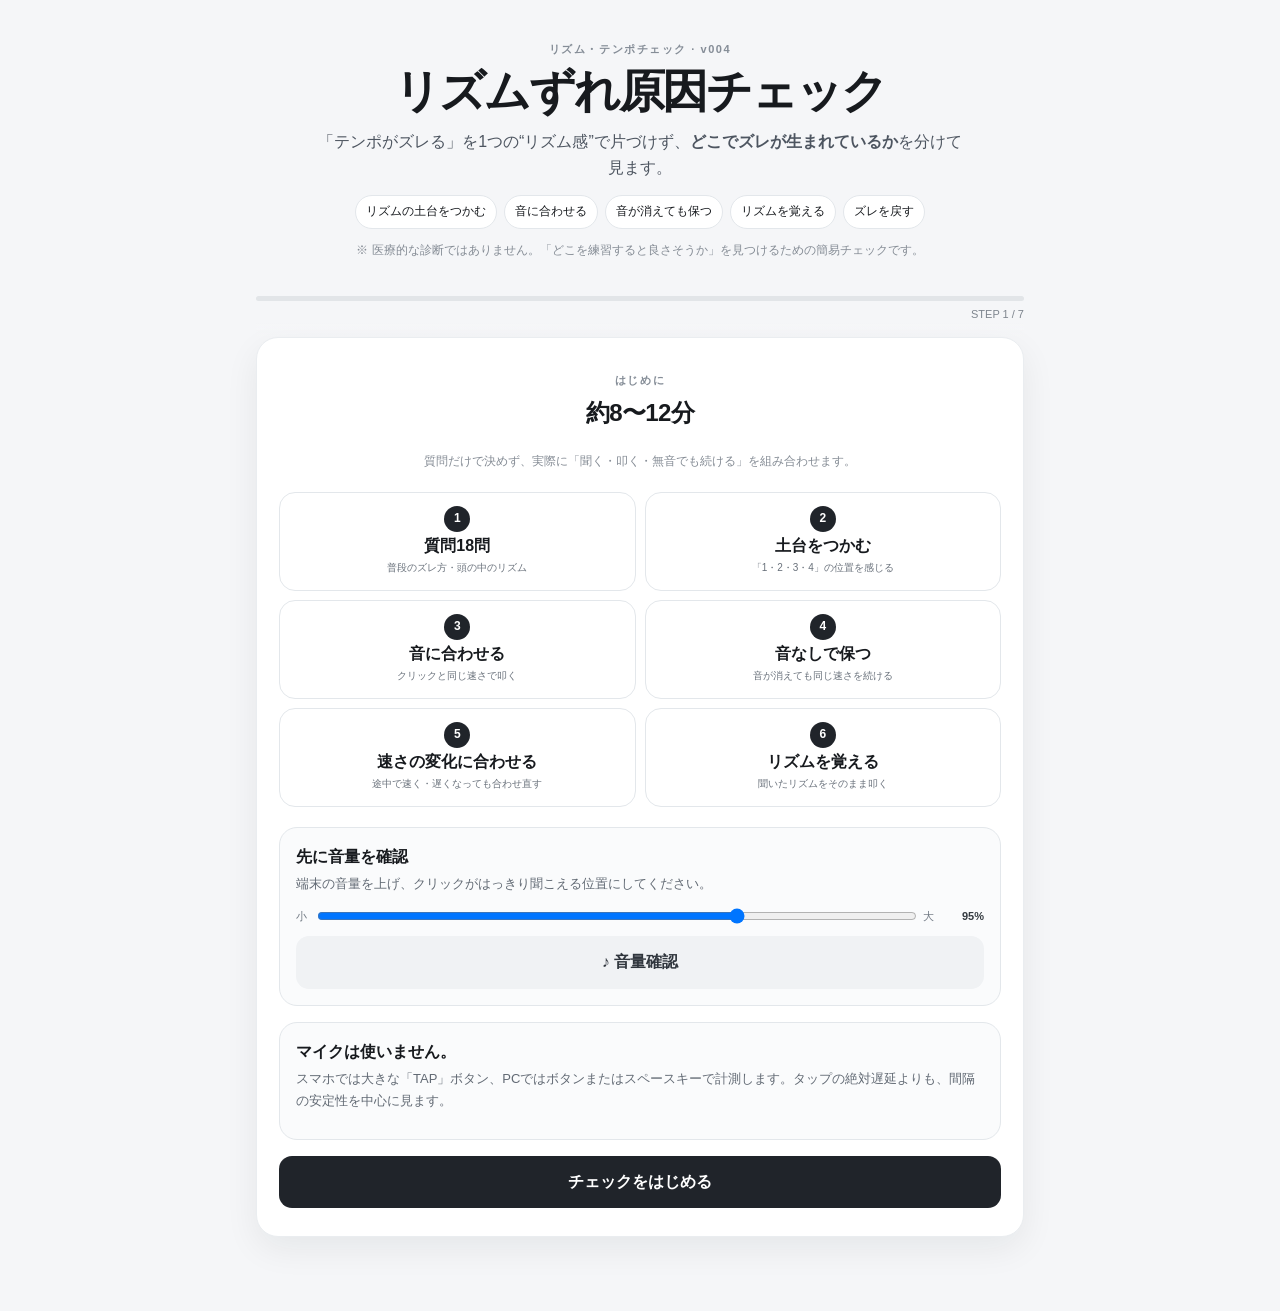
==== commit 9bb5b00f: "Add files via upload" ====
--- a/index.html
+++ b/index.html
@@ -4,20 +4,20 @@
   <meta charset="utf-8" />
   <meta name="viewport" content="width=device-width,initial-scale=1,viewport-fit=cover" />
   <meta name="theme-color" content="#f5f6f8" />
-  <meta name="description" content="テンポ・リズムがなぜズレるかを、拍知覚・外部同期・内的テンポ保持・リズム記憶・ズレ補正からチェックするWebアプリ" />
-  <title>リズムずれ原因チェック v003</title>
+  <meta name="description" content="テンポ・リズムがなぜズレるかを、聞く・合わせる・保つ・覚える・戻すの5つに分けてチェックするWebアプリ" />
+  <title>リズムずれ原因チェック v004</title>
   <link rel="stylesheet" href="styles.css" />
 </head>
 <body>
 <main class="app-shell">
   <header class="hero">
-    <div class="eyebrow">RHYTHM & TEMPO CHECK · v003</div>
+    <div class="eyebrow">リズム・テンポチェック · v004</div>
     <h1>リズムずれ原因チェック</h1>
     <p class="lead">「テンポがズレる」を1つの“リズム感”で片づけず、<strong>どこでズレが生まれているか</strong>を分けて見ます。</p>
     <div class="ability-chips">
-      <span>拍を見つける</span><span>拍に合わせる</span><span>内側で保つ</span><span>型を覚える</span><span>ズレを戻す</span>
-    </div>
-    <p class="note">※ 医療診断・能力証明ではありません。研究知見を参考にした練習方向づけ用の簡易ツールです。</p>
+      <span>リズムの土台をつかむ</span><span>音に合わせる</span><span>音が消えても保つ</span><span>リズムを覚える</span><span>ズレを戻す</span>
+    </div>
+    <p class="note">※ 医療的な診断ではありません。「どこを練習すると良さそうか」を見つけるための簡易チェックです。</p>
   </header>
 
   <section class="stepper" aria-label="進行状況">
@@ -27,16 +27,16 @@
 
   <section id="screenIntro" class="screen active">
     <div class="card intro-card">
-      <span class="section-kicker">START</span>
+      <span class="section-kicker">はじめに</span>
       <h2>約8〜12分</h2>
       <p class="subtle">質問だけで決めず、実際に「聞く・叩く・無音でも続ける」を組み合わせます。</p>
       <div class="flow-grid">
-        <div><b>1</b><span>質問18問</span><small>普段のズレ方・脳内再生</small></div>
-        <div><b>2</b><span>拍知覚</span><small>拍とクリックの一致判断</small></div>
-        <div><b>3</b><span>外部同期</span><small>メトロノームに合わせる</small></div>
-        <div><b>4</b><span>内的保持</span><small>音が消えても続ける</small></div>
-        <div><b>5</b><span>テンポ追従</span><small>速さの変化についていく</small></div>
-        <div><b>6</b><span>リズム記憶</span><small>短い型を再現する</small></div>
+        <div><b>1</b><span>質問18問</span><small>普段のズレ方・頭の中のリズム</small></div>
+        <div><b>2</b><span>土台をつかむ</span><small>「1・2・3・4」の位置を感じる</small></div>
+        <div><b>3</b><span>音に合わせる</span><small>クリックと同じ速さで叩く</small></div>
+        <div><b>4</b><span>音なしで保つ</span><small>音が消えても同じ速さを続ける</small></div>
+        <div><b>5</b><span>速さの変化に合わせる</span><small>途中で速く・遅くなっても合わせ直す</small></div>
+        <div><b>6</b><span>リズムを覚える</span><small>聞いたリズムをそのまま叩く</small></div>
       </div>
 
       <div class="sound-check-panel">
@@ -62,7 +62,7 @@
   <section id="screenQuestions" class="screen">
     <div class="card">
       <div class="section-head">
-        <div><span class="section-kicker">QUESTION</span><h2>普段の感覚</h2><p class="subtle compact">“上手いと思うか”ではなく、実際に起こることを基準に答えてください。</p></div>
+        <div><span class="section-kicker">質問</span><h2>普段の感覚</h2><p class="subtle compact">「できそう」ではなく、普段実際にどうなるかを基準に答えてください。</p></div>
         <span id="questionCount" class="counter">0 / 18</span>
       </div>
       <div id="questionList" class="question-list"></div>
@@ -72,10 +72,10 @@
 
   <section id="screenPerception" class="screen">
     <div class="card test-card">
-      <span class="section-kicker">TEST 1 · BEAT PERCEPTION</span>
-      <h2>拍を見つける</h2>
-      <p>短いリズムに重なる高いクリックが、<strong>拍に合っているか／少しズレているか</strong>を判断します。全6問です。</p>
-      <div class="test-tip">「クリックが気持ちよく重なるか」で答えてください。同じ問題は1回だけ聞き直せます。</div>
+      <span class="section-kicker">テスト 1</span>
+      <h2>リズムの土台をつかむ</h2>
+      <p>短いリズムに重なる高い音が、<strong>「1・2・3・4」のタイミングに合っているか／少しズレているか</strong>を判断します。全6問です。</p>
+      <div class="test-tip">「自然に重なって聞こえるか」で答えてください。同じ問題は1回だけ聞き直せます。</div>
       <div class="test-stage">
         <div id="perceptionStatus" class="test-status">準備OK</div>
         <button id="playPerceptionBtn" class="play-btn">▶ リズムを再生</button>
@@ -88,13 +88,13 @@
 
   <section id="screenSync" class="screen">
     <div class="card test-card">
-      <span class="section-kicker">TEST 2 · SYNCHRONIZATION</span>
-      <h2>外の拍に合わせる</h2>
-      <p>90 BPMのクリックに合わせてTAPします。最初の数拍で拍をつかみ、そのまま<strong>できるだけ一定に</strong>叩いてください。</p>
-      <div class="test-tip">PCはスペースキーでもOK。端末差を減らすため、クリックとの絶対的な早い/遅いより「ばらつき」と「テンポ一致」を重視します。</div>
+      <span class="section-kicker">テスト 2</span>
+      <h2>聞こえる音に合わせる</h2>
+      <p>一定の速さで鳴るクリックに合わせてTAPします。最初に速さをつかみ、そのまま<strong>同じ間隔で</strong>叩いてください。</p>
+      <div class="test-tip">PCはスペースキーでもOKです。「ピッタリ何秒で押せたか」より、同じ速さで安定して叩けているかを見ます。</div>
       <div class="test-stage">
         <div id="syncStatus" class="test-status">開始ボタンを押してください</div>
-        <button id="startSyncBtn" class="play-btn">▶ 90 BPMで開始</button>
+        <button id="startSyncBtn" class="play-btn">▶ 一定の速さで開始</button>
         <button id="syncTapPad" class="tap-pad" disabled><span>TAP</span><small>クリックに合わせる</small></button>
         <div id="syncCounter" class="tap-counter">TAP 0</div>
         <div id="syncFeedback" class="feedback"></div>
@@ -105,15 +105,15 @@
 
   <section id="screenContinuation" class="screen">
     <div class="card test-card">
-      <span class="section-kicker">TEST 3 · INTERNAL PULSE</span>
-      <h2>音が消えてもテンポを保つ</h2>
-      <p>最初の8拍はクリックが鳴ります。その後8拍は<strong>無音になりますが、同じテンポのままTAPを続けてください。</strong></p>
-      <div class="test-tip">ここが今回の中心テストです。外部刺激が消えたあとに、内側でテンポをどれくらい維持できるかを見ます。</div>
-      <div class="phase-indicator"><span id="phaseExternal" class="active">クリックあり</span><span id="phaseInternal">無音</span></div>
+      <span class="section-kicker">テスト 3</span>
+      <h2>音が消えても同じ速さを保つ</h2>
+      <p>最初の8回はクリックが鳴ります。その後は音が消えますが、<strong>最初と同じ速さのままTAPを続けてください。</strong></p>
+      <div class="test-tip">ここが今回の中心テストです。音に頼らなくても、自分の中で同じ速さを保てるかを見ます。</div>
+      <div class="phase-indicator"><span id="phaseExternal" class="active">音あり</span><span id="phaseInternal">音なし</span></div>
       <div class="test-stage">
         <div id="contStatus" class="test-status">開始ボタンを押してください</div>
-        <button id="startContBtn" class="play-btn">▶ 8拍＋無音8拍を開始</button>
-        <button id="contTapPad" class="tap-pad" disabled><span>TAP</span><small>無音になっても続ける</small></button>
+        <button id="startContBtn" class="play-btn">▶ 音あり8回＋音なし8回を開始</button>
+        <button id="contTapPad" class="tap-pad" disabled><span>TAP</span><small>音が消えても続ける</small></button>
         <div id="contCounter" class="tap-counter">TAP 0</div>
         <div id="contFeedback" class="feedback"></div>
       </div>
@@ -123,13 +123,13 @@
 
   <section id="screenAdapt" class="screen">
     <div class="card test-card">
-      <span class="section-kicker">TEST 4 · TEMPO ADAPTATION</span>
-      <h2>テンポ変化に追従する</h2>
-      <p>途中でテンポが変わります。止まらずにTAPを続け、<strong>新しい速さへ追従</strong>してください。</p>
-      <div class="test-tip">ズレを感じたあと、どれくらい素早く新しい周期へ修正できるかを見ます。</div>
+      <span class="section-kicker">テスト 4</span>
+      <h2>速さが変わっても合わせ直す</h2>
+      <p>途中でクリックの速さが変わります。止まらずにTAPを続け、<strong>新しい速さに合わせ直してください。</strong></p>
+      <div class="test-tip">速さが変わったあと、何回くらいで新しい速さに合わせ直せるかを見ます。</div>
       <div class="test-stage">
         <div id="adaptStatus" class="test-status">開始ボタンを押してください</div>
-        <button id="startAdaptBtn" class="play-btn">▶ テンポ変化テスト開始</button>
+        <button id="startAdaptBtn" class="play-btn">▶ 速さが変わるテストを開始</button>
         <button id="adaptTapPad" class="tap-pad" disabled><span>TAP</span><small>変化しても止めない</small></button>
         <div id="adaptCounter" class="tap-counter">TAP 0</div>
         <div id="adaptFeedback" class="feedback"></div>
@@ -140,10 +140,10 @@
 
   <section id="screenMemory" class="screen">
     <div class="card test-card">
-      <span class="section-kicker">TEST 5 · RHYTHM MEMORY</span>
-      <h2>短いリズムの型を覚える</h2>
-      <p>短いリズムを2回聞き、その後<strong>5回TAPして同じリズムを再現</strong>します。全3問です。</p>
-      <div class="test-tip">速さを完全に同じにする必要はありません。「短い・長い」の並び方を再現してください。</div>
+      <span class="section-kicker">テスト 5</span>
+      <h2>聞いたリズムを覚えて真似する</h2>
+      <p>短いリズムを2回聞き、その後<strong>5回TAPして同じリズムを真似</strong>します。全3問です。</p>
+      <div class="test-tip">全体の速さが少し違っても大丈夫です。音と音の間が「短い・長い」のどちらだったかを意識してください。</div>
       <div class="test-stage">
         <div id="memoryStatus" class="test-status">第1問 / 3</div>
         <button id="playPatternBtn" class="play-btn">▶ リズムを2回聞く</button>
@@ -157,25 +157,25 @@
 
   <section id="screenResult" class="screen">
     <div class="result-hero card">
-      <span class="section-kicker">YOUR RHYTHM PROFILE</span>
-      <p class="result-label">今回もっとも確認したいポイント</p>
+      <span class="section-kicker">診断結果</span>
+      <p class="result-label">今回いちばん見直したいポイント</p>
       <h2 id="mainCause">—</h2>
       <p id="causeDescription" class="result-description"></p>
     </div>
 
     <div class="card radar-card">
-      <div class="section-head"><div><h3>5つのタイミング能力</h3><p class="subtle compact">実技を受けた項目は「実技70%＋自己評価30%」の暫定スコアです。</p></div></div>
+      <div class="section-head"><div><h3>リズムがズレる原因を5つに分けてチェック</h3><p class="subtle compact">実際のテスト結果を中心に、普段の自己評価も少し加えた参考スコアです。</p></div></div>
       <canvas id="radarCanvas" width="700" height="560" aria-label="タイミング能力レーダーチャート"></canvas>
       <div id="scoreGrid" class="score-grid"></div>
     </div>
 
     <div class="card">
-      <h3>脳内再生との関係</h3>
+      <h3>「頭の中でリズムを鳴らす力」との関係</h3>
       <div id="imageryBox" class="insight-box"></div>
     </div>
 
     <div class="card">
-      <h3>ズレの原因候補</h3>
+      <h3>ズレやすさにつながっていそうなポイント</h3>
       <div id="causeList" class="cause-list"></div>
     </div>
 
@@ -185,19 +185,19 @@
     </div>
 
     <div class="card">
-      <h3>実測メモ</h3>
+      <h3>テスト結果の詳しい数字</h3>
       <div id="metricsBox" class="metrics-grid"></div>
-      <p class="subtle">ブラウザ・スマホの入出力遅延があるため、絶対的な「何ms早い/遅い」の診断はしていません。繰り返し同じ端末で比較すると変化を追いやすくなります。</p>
+      <p class="subtle">スマホやPCによってボタンを押した時のわずかな遅れが違うため、「何秒早い・遅い」よりも、安定して同じ速さで叩けたかを重視しています。同じ端末で繰り返すと上達を比較しやすくなります。</p>
     </div>
 
     <details class="card research-card">
-      <summary>このチェックに取り入れた研究知見</summary>
+      <summary>このチェックの考え方のもとになった研究</summary>
       <div class="research-list">
-        <p><b>知覚と産出を分ける：</b> BAASTA / H-BATなどでは、拍の知覚・同期・継続・テンポ変化への適応などを別課題として扱います。</p>
-        <p><b>聞こえていても合わせられない場合がある：</b> リズム知覚が保たれていても同期が苦手な例があり、聴覚→運動マッピングの違いが示唆されています。</p>
-        <p><b>外音が消えた後を測る：</b> synchronization–continuation課題は、外部の拍から内的タイミングへ切り替わった後のテンポ保持を調べる代表的手法です。</p>
-        <p><b>脳内再生は“支援要因”：</b> 2024年の研究では、聴覚イメージを操作する自己評価が高いほど、ガイドが消えた継続フェーズの同期が安定する関係が報告されています。</p>
-        <p><b>リズム能力は多次元：</b> 1つの「リズム感」ではなく、知覚・運動・記憶・予測など複数要素として捉える研究が増えています。</p>
+        <p><b>「聞き取れる」と「合わせられる」は別：</b> 研究用のリズムテストでも、リズムを感じ取る力、音に合わせて動く力、音がなくても速さを保つ力などを別々に調べます。</p>
+        <p><b>リズムが分かっていても身体が合わないことがある：</b> 音のタイミングは分かっていても、手や声をそのタイミングに合わせる部分が苦手な人がいることが報告されています。</p>
+        <p><b>音が消えた後を見る：</b> 最初はクリックに合わせ、その後クリックを消して同じ速さを続ける方法は、「自分の中で速さを保てるか」を調べる研究でも使われています。</p>
+        <p><b>頭の中で音を鳴らす力も関係する可能性：</b> 2024年の研究では、頭の中の音を動かしたり保ったりしやすい人ほど、実際の音が消れた後もリズムを保ちやすい傾向が報告されています。</p>
+        <p><b>「リズム感」は1つの能力ではない：</b> リズムを見つける、合わせる、覚える、速さを保つ、ズレたら戻す、という複数の力に分けて考える研究が増えています。</p>
       </div>
       <div class="reference-links">
         <a href="https://doi.org/10.3758/s13423-012-0371-2" target="_blank" rel="noreferrer">Repp & Su, 2013</a>
